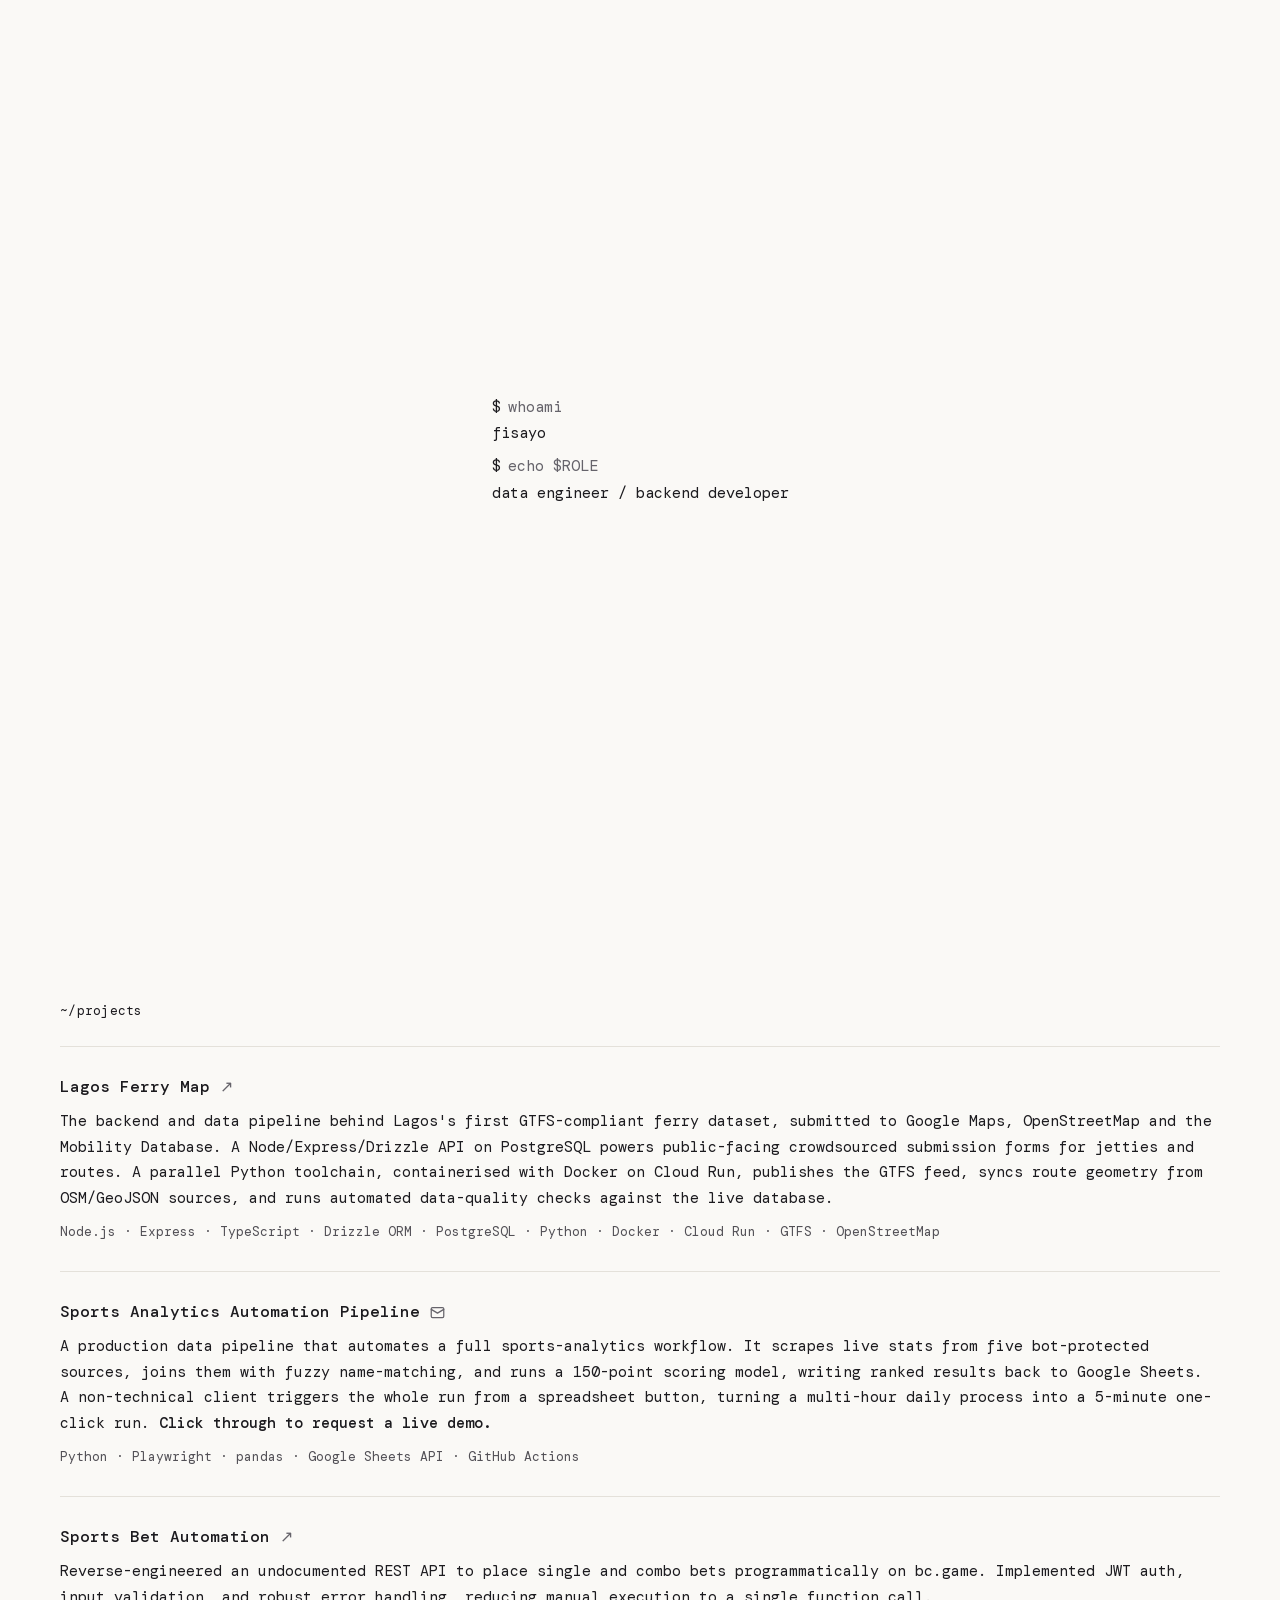
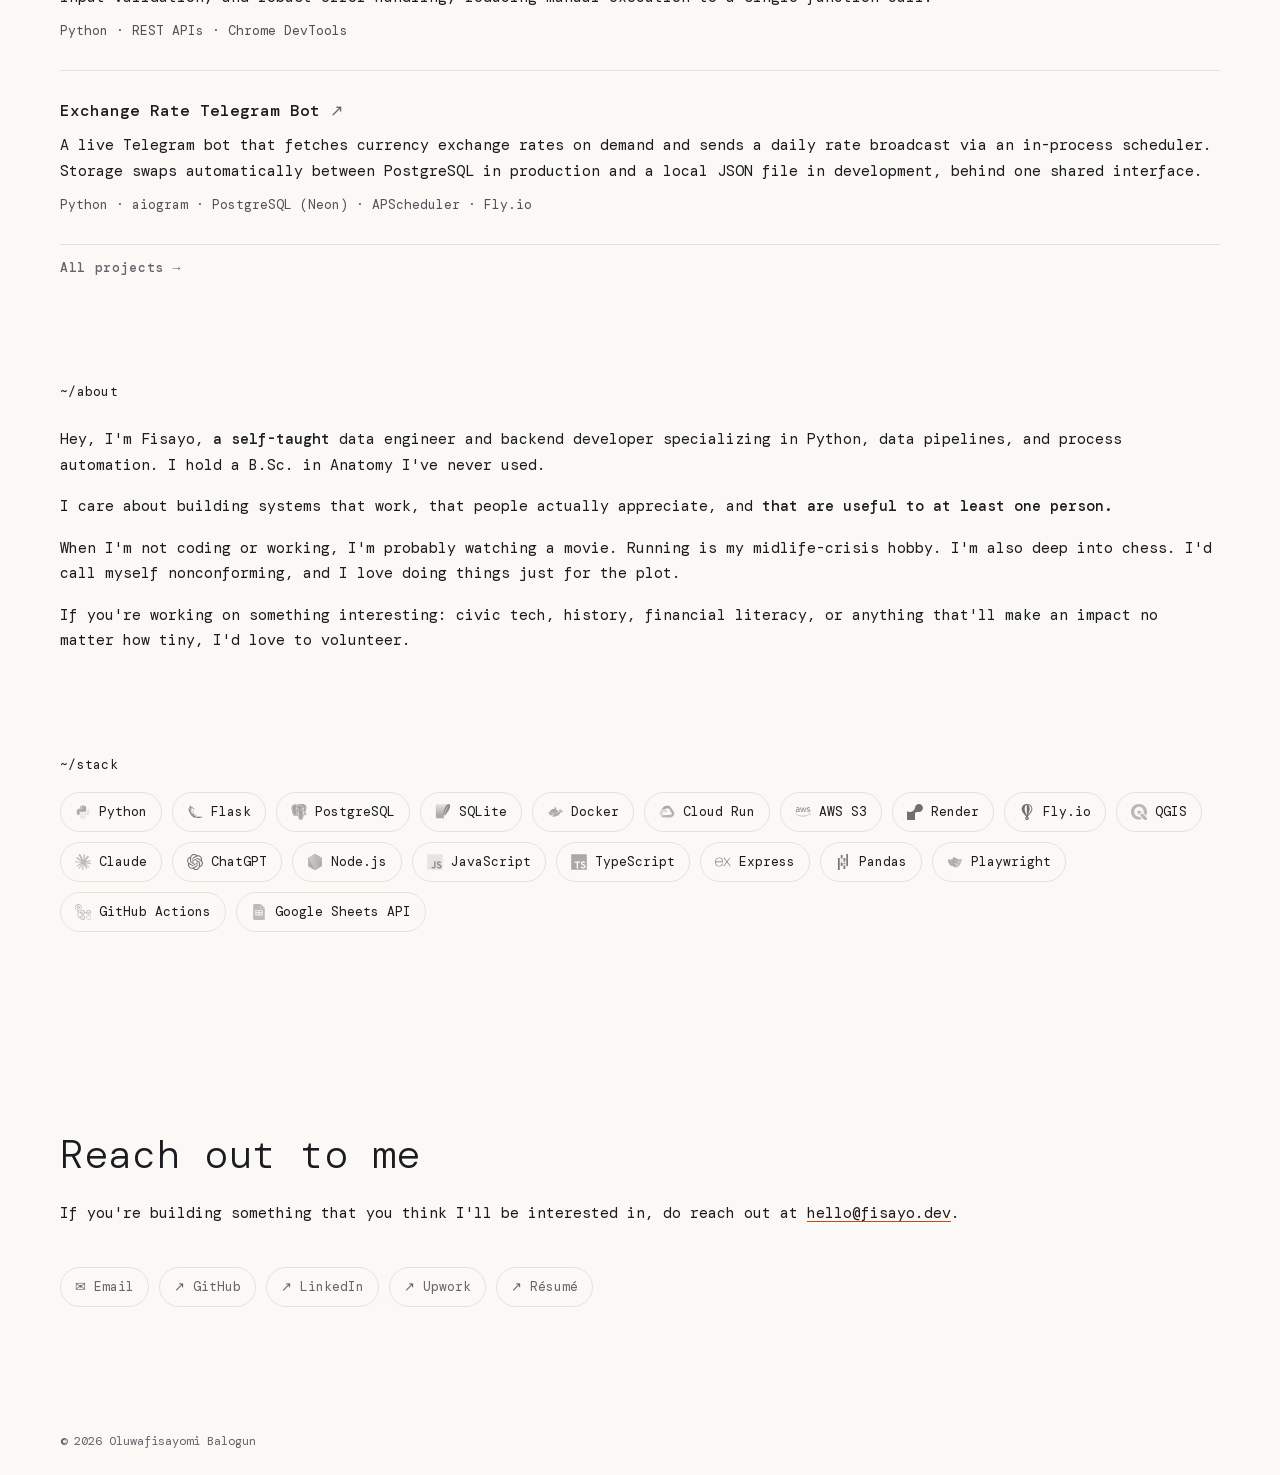
==== index.html @ 5045605b "Add data engineer to role across meta tags, preloader and about Co-Authored-By: Claude Opus 5.5 <nor" ====
<!doctype html>
<html lang="en">
  <head>
    <meta charset="UTF-8" />
    <meta name="viewport" content="width=device-width, initial-scale=1.0" />
    <title>Oluwafisayomi Balogun · Data Engineer & Backend Developer</title>
    <meta
      name="description"
      content="Oluwafisayomi Balogun, self-taught data engineer and backend developer based in Nigeria. Python, data pipelines, APIs."
    />
    <meta property="og:type" content="website" />
    <meta property="og:site_name" content="Oluwafisayomi Balogun" />
    <meta property="og:title" content="Oluwafisayomi Balogun · Data Engineer & Backend Developer" />
    <meta
      property="og:description"
      content="Self-taught data engineer and backend developer based in Nigeria. Python, data pipelines, APIs."
    />
    <meta property="og:url" content="https://fisayo.dev/" />
    <meta property="og:image" content="https://fisayo.dev/og-image.png" />
    <meta property="og:image:width" content="1200" />
    <meta property="og:image:height" content="630" />
    <meta
      property="og:image:alt"
      content="Oluwafisayomi Balogun's portfolio homepage: Backend dev."
    />
    <meta name="twitter:card" content="summary_large_image" />
    <meta name="twitter:image" content="https://fisayo.dev/og-image.png" />
    <meta name="twitter:title" content="Oluwafisayomi Balogun · Data Engineer & Backend Developer" />
    <meta
      name="twitter:description"
      content="Self-taught data engineer and backend developer based in Nigeria. Python, data pipelines, APIs."
    />
    <link rel="icon" type="image/x-icon" href="favicon.ico" />
    <!-- =============================================
      FONT
      DM Mono → the one typeface used across the whole site.
      Self-hosted (fonts/, @font-face in styles.css) rather than
      loaded from Google Fonts: that stylesheet blocked first paint
      on two extra connections, which on mobile data meant seconds
      of the previous page staying on screen after a tap.
      Preloading the regular weight lets it arrive with the CSS.
    ============================================= -->
    <link rel="preload" href="/fonts/dm-mono-400.woff2" as="font" type="font/woff2" crossorigin />

    <!-- All styles live in css/styles.css -->
    <link rel="stylesheet" href="css/styles.css" />

    <!-- Fetch /projects/ in the background so tapping through is instant -->
    <link rel="prefetch" href="/projects/" />

    <!-- Set the theme before first paint, so there's no flash of the
         wrong theme while js/main.js (loaded at end of body) runs. -->
    <script>
      (function () {
        document.documentElement.classList.add("js");
        var saved = localStorage.getItem("theme");
        var prefersDark = window.matchMedia(
          "(prefers-color-scheme: dark)",
        ).matches;
        document.documentElement.dataset.theme =
          saved || (prefersDark ? "dark" : "light");
      })();
    </script>
  </head>

  <body>
    <!-- =============================================
      PRELOADER
      Full-screen overlay shown on every load/refresh. Faded out
      and removed by js/main.js once the page has finished loading.
    ============================================= -->
    <div class="preloader" id="preloader">
      <div class="preloader-terminal">
        <div class="preloader-prompt">
          <span class="preloader-prompt-symbol">$</span
          ><span class="preloader-command">whoami</span>
        </div>
        <div class="preloader-output preloader-output-name">fisayo</div>
        <div class="preloader-prompt preloader-prompt-2">
          <span class="preloader-prompt-symbol">$</span
          ><span class="preloader-command preloader-command-2">echo $ROLE</span>
        </div>
        <div class="preloader-output preloader-output-title">
          data engineer / backend developer
        </div>
      </div>
    </div>

    <!-- =============================================
      NAVIGATION
      Fixed top bar. Logo left, links right.
      - Desktop: links visible, hamburger hidden
      - Mobile: links hidden, hamburger shown
      JS adds .scrolled on scroll → frosted glass
      JS adds .nav-open on hamburger click → mobile menu
    ============================================= -->
    <nav id="nav">
      <a class="nav-logo" href="/">~/fisayo</a>

      <!-- Desktop nav links (hidden on mobile via CSS) -->
      <div class="nav-links">
        <a href="/projects/">/Projects</a>
        <a href="#about">/About</a>
        <a href="#contact">/Contact</a>
        <a
          href="https://docs.google.com/document/d/1QqSWtludBeXAiuuygdmcABMainnRWDTpi7isFsTmQqs/view"
          target="_blank" rel="noopener"
          >/Résumé</a
        >
        <button class="theme-toggle" aria-label="Toggle theme" type="button">
          <svg
            class="icon-sun"
            viewBox="0 0 24 24"
            fill="none"
            stroke="currentColor"
            stroke-width="2"
            stroke-linecap="round"
          >
            <circle cx="12" cy="12" r="4" />
            <path
              d="M12 2v2M12 20v2M4.93 4.93l1.41 1.41M17.66 17.66l1.41 1.41M2 12h2M20 12h2M4.93 19.07l1.41-1.41M17.66 6.34l1.41-1.41"
            />
          </svg>
          <svg
            class="icon-moon"
            viewBox="0 0 24 24"
            fill="none"
            stroke="currentColor"
            stroke-width="2"
            stroke-linecap="round"
            stroke-linejoin="round"
          >
            <path d="M21 12.79A9 9 0 1 1 11.21 3 7 7 0 0 0 21 12.79z" />
          </svg>
          <span class="theme-toggle-label">Theme</span>
        </button>
      </div>

      <!-- Hamburger button (only visible on mobile via CSS) -->
      <button class="hamburger" id="hamburger" aria-label="Toggle menu" aria-expanded="false" aria-controls="mobileMenu">
        <span></span>
        <span></span>
        <span></span>
      </button>
    </nav>

    <!-- Mobile menu panel — toggled by hamburger button via JS -->
    <div class="mobile-menu" id="mobileMenu">
      <a href="/projects/">/Projects</a>
      <a href="#about">/About</a>
      <a href="#contact">/Contact</a>
      <a
        href="https://docs.google.com/document/d/1QqSWtludBeXAiuuygdmcABMainnRWDTpi7isFsTmQqs/view"
        target="_blank" rel="noopener"
        >/Résumé</a
      >
      <button class="theme-toggle" aria-label="Toggle theme" type="button">
        <svg
          class="icon-sun"
          viewBox="0 0 24 24"
          fill="none"
          stroke="currentColor"
          stroke-width="2"
          stroke-linecap="round"
        >
          <circle cx="12" cy="12" r="4" />
          <path
            d="M12 2v2M12 20v2M4.93 4.93l1.41 1.41M17.66 17.66l1.41 1.41M2 12h2M20 12h2M4.93 19.07l1.41-1.41M17.66 6.34l1.41-1.41"
          />
        </svg>
        <svg
          class="icon-moon"
          viewBox="0 0 24 24"
          fill="none"
          stroke="currentColor"
          stroke-width="2"
          stroke-linecap="round"
          stroke-linejoin="round"
        >
          <path d="M21 12.79A9 9 0 1 1 11.21 3 7 7 0 0 0 21 12.79z" />
        </svg>
        <span class="theme-toggle-label">Theme</span>
      </button>
    </div>

    <!-- =============================================
      HERO SECTION
      First thing visitors see. Full viewport height.
    ============================================= -->
    <section class="hero">
      <!-- Main headline -->
      <h1>Backend dev.</h1>

      <!-- Sub-paragraph. <strong> inside = emphasised words. -->
      <p class="hero-sub">
        I'm <strong>Fisayo</strong>, a self-taught <strong>data engineer and Python backend developer</strong>
        with <strong>3+ years</strong> of experience building production data
        pipelines and the APIs around them. Based in
        <strong>Nigeria (<span id="lagos-time" hidden
          >currently <time class="lagos-clock"></time> </span
        >WAT)</strong>, open to remote work.
      </p>

      <div class="hero-cta">
        <a href="/projects/" class="btn btn-ghost">See my projects</a>
        <a href="#contact" class="btn btn-ghost">Contact me</a>
      </div>

      <!-- Scroll cue: bouncing chevron, hidden on mobile -->
      <div class="scroll-cue" aria-hidden="true">
        <svg width="26" height="15" viewBox="0 0 26 15" fill="none">
          <path
            d="M1 1L13 13L25 1"
            stroke="currentColor"
            stroke-width="2.5"
            stroke-linecap="round"
            stroke-linejoin="round"
          />
        </svg>
      </div>
    </section>

    <!-- =============================================
      PROJECTS SECTION (homepage teaser)
      Row-list of the top 4 most complex/useful projects.
      Full catalog of all 8 lives on projects/index.html.
      Each row is an <a> tag — whole row is clickable.
      TO ADD A PROJECT: duplicate a .project-row block, and also
      add it to projects/index.html so it appears in the full catalog.
    ============================================= -->
    <section id="projects">
      <div class="section-label reveal">~/projects</div>

      <div class="project-list">
        <a
          href="https://lagosferries.com/map"
          target="_blank"
          class="project-row reveal"
        >
          <div class="project-row-main">
            <div class="project-row-title">
              Lagos Ferry Map
            </div>
            <div class="project-row-desc">
              <span class="desc-full">The backend and data pipeline behind
              Lagos's first GTFS-compliant ferry dataset, submitted to Google
              Maps, OpenStreetMap and the Mobility Database. A
              Node/Express/Drizzle API on PostgreSQL powers public-facing
              crowdsourced submission forms for jetties and routes. A parallel
              Python toolchain, containerised with Docker on Cloud Run,
              publishes the GTFS feed, syncs route geometry from OSM/GeoJSON
              sources, and runs automated data-quality checks against the live
              database.</span>
              <span class="desc-short">Backend and data pipeline behind
              Lagos's first GTFS ferry dataset, now on Google Maps,
              OpenStreetMap and the Mobility Database. A Node/Postgres API
              collects crowdsourced jetty and route data, and a Python
              toolchain on Cloud Run publishes the feed and runs automated
              quality checks.</span>
            </div>
            <div class="project-row-stack">
              <span class="desc-full">Node.js · Express · TypeScript · Drizzle ORM · PostgreSQL · Python · Docker · Cloud Run · GTFS · OpenStreetMap</span>
              <span class="desc-short">Node.js · PostgreSQL · Python · Docker · GTFS</span>
            </div>
          </div>
        </a>

        <a
          href="mailto:hello@fisayo.dev?subject=Demo%20request%3A%20Sports%20analytics%20pipeline"
          class="project-row project-row--mail reveal"
        >
          <div class="project-row-main">
            <div class="project-row-title">
              Sports Analytics Automation Pipeline
            </div>
            <div class="project-row-desc">
              <span class="desc-full">A production data pipeline that automates a full
              sports-analytics workflow. It scrapes live stats from five
              bot-protected sources, joins them with fuzzy name-matching, and
              runs a 150-point scoring model, writing ranked results back to
              Google Sheets. A non-technical client triggers the whole run from
              a spreadsheet button, turning a multi-hour daily process into a
              5-minute one-click run.</span>
              <span class="desc-short">A production pipeline that scrapes five
              bot-protected sources, matches them up and scores them with a
              150-point model, then writes the rankings to Google Sheets. A
              multi-hour daily process is now a one-click, 5-minute run.</span>
              <strong>Click through to request a live demo.</strong>
            </div>
            <div class="project-row-stack">
              Python · Playwright · pandas · Google Sheets API · GitHub Actions
            </div>
          </div>
        </a>

        <a
          href="https://github.com/oluwafisayomi-balogun/bet-placer-bc-fun"
          target="_blank"
          class="project-row reveal"
        >
          <div class="project-row-main">
            <div class="project-row-title">Sports Bet Automation</div>
            <div class="project-row-desc">
              Reverse-engineered an undocumented REST API to place single and
              combo bets programmatically on bc.game.
              <span class="desc-full">Implemented JWT auth, input validation,
              and robust error handling, reducing manual execution to a single
              function call.</span>
            </div>
            <div class="project-row-stack">
              Python · REST APIs · Chrome DevTools
            </div>
          </div>
        </a>

        <a
          href="https://t.me/RateFetchBot"
          target="_blank"
          class="project-row reveal"
        >
          <div class="project-row-main">
            <div class="project-row-title">Exchange Rate Telegram Bot</div>
            <div class="project-row-desc">
              A live Telegram bot that fetches currency exchange rates on demand
              and sends a daily rate broadcast via an in-process scheduler.
              <span class="desc-full">Storage swaps automatically between
              PostgreSQL in production and a local JSON file in development,
              behind one shared interface.</span>
            </div>
            <div class="project-row-stack">
              Python · aiogram · PostgreSQL (Neon) · APScheduler · Fly.io
            </div>
          </div>
        </a>

      </div>

      <a href="/projects/" class="projects-more">All projects →</a>
    </section>

    <!-- =============================================
      ABOUT SECTION
      Two-column grid: bio text (left) | tech stack (right).
      Collapses to one column on mobile.

      TO ADD A SKILL: duplicate a .stack-item block.
    ============================================= -->
    <section id="about">
      <div class="section-label reveal">~/about</div>

      <!-- Bio text -->
      <div class="about-text reveal">
        <p>
          Hey, I'm Fisayo, <strong>a self-taught</strong> data engineer and backend developer
          specializing in Python, data pipelines, and process automation. I
          hold a B.Sc. in Anatomy I've never used.
        </p>
        <p>
          I care about building systems that
          work, that people actually appreciate, and <strong
            > that are useful to at least one person.</strong
          >
        </p>
        <p>
          When I'm not coding or working, I'm probably watching a movie.
          Running is my midlife-crisis hobby. I'm also deep into chess<span
            id="chess-live"
            >, and my current rating, pulled live from the chess.com API, is
            <a
              id="chess-elo"
              class="chess-elo"
              href="https://www.chess.com/member/fisayo1123"
              target="_blank"
              rel="noopener noreferrer"
              >…</a
            ></span
          >. I'd call myself nonconforming, and I love doing things just for
          the plot.
        </p>
        <p>
          If you're working on something interesting: civic tech, history,
          financial literacy, or anything that'll make an impact no matter how
          tiny, I'd love to volunteer.
        </p>
      </div>

      <!-- Tech stack subgroup: its own label, full-width wrapped tags.
           Icon greys out until hovered, no dots/colour-coding —
           one accent for everything. -->
      <div class="stack-subsection reveal">
        <div class="section-label stack-subsection-label">~/stack</div>
        <div class="tool-list">
          <span class="tool-tag"
            ><img
              width="16" height="16" class="tool-icon"
              src="icons/python-original.svg"
              alt=""
            />Python</span
          >
          <span class="tool-tag"
            ><img
              width="16" height="16" class="tool-icon icon-dark"
              src="icons/flask-original.svg"
              alt=""
            />Flask</span
          >
          <span class="tool-tag"
            ><img
              width="16" height="16" class="tool-icon"
              src="icons/postgresql-original.svg"
              alt=""
            />PostgreSQL</span
          >
          <span class="tool-tag"
            ><img
              width="16" height="16" class="tool-icon"
              src="icons/sqlite-original.svg"
              alt=""
            />SQLite</span
          >
          <span class="tool-tag"
            ><img
              width="16" height="16" class="tool-icon"
              src="icons/docker-original.svg"
              alt=""
            />Docker</span
          >
          <span class="tool-tag"
            ><img
              width="16" height="16" class="tool-icon"
              src="icons/googlecloud-original.svg"
              alt=""
            />Cloud Run</span
          >
          <span class="tool-tag"
            ><img
              width="16" height="16" class="tool-icon icon-dark"
              src="icons/amazonwebservices-original-wordmark.svg"
              alt=""
            />AWS S3</span
          >
          <span class="tool-tag"
            ><img
              width="16" height="16" class="tool-icon icon-mono"
              src="icons/render.svg"
              alt=""
            />Render</span
          >
          <span class="tool-tag"
            ><img
              width="16" height="16" class="tool-icon icon-mono"
              src="icons/flydotio.svg"
              alt=""
            />Fly.io</span
          >
          <span class="tool-tag"
            ><img
              width="16" height="16" class="tool-icon"
              src="icons/qgis.svg"
              alt=""
            />QGIS</span
          >
          <span class="tool-tag"
            ><img
              width="16" height="16" class="tool-icon"
              src="icons/claude.svg"
              alt=""
            />Claude</span
          >
          <span class="tool-tag"
            ><img
              width="16" height="16" class="tool-icon icon-dark"
              src="icons/openai.svg"
              alt=""
            />ChatGPT</span
          >
          <span class="tool-tag"
            ><img
              width="16" height="16" class="tool-icon"
              src="icons/nodejs-original.svg"
              alt=""
            />Node.js</span
          >
          <span class="tool-tag"
            ><img
              width="16" height="16" class="tool-icon"
              src="icons/javascript-original.svg"
              alt=""
            />JavaScript</span
          >
          <span class="tool-tag"
            ><img
              width="16" height="16" class="tool-icon"
              src="icons/typescript-original.svg"
              alt=""
            />TypeScript</span
          >
          <span class="tool-tag"
            ><img
              width="16" height="16" class="tool-icon icon-dark"
              src="icons/express-original.svg"
              alt=""
            />Express</span
          >
          <span class="tool-tag"
            ><img
              width="16" height="16" class="tool-icon icon-dark"
              src="icons/pandas-original.svg"
              alt=""
            />Pandas</span
          >
          <span class="tool-tag"
            ><img
              width="16" height="16" class="tool-icon"
              src="icons/playwright-original.svg"
              alt=""
            />Playwright</span
          >
          <span class="tool-tag"
            ><img
              width="16" height="16" class="tool-icon"
              src="icons/githubactions-original.svg"
              alt=""
            />GitHub Actions</span
          >
          <span class="tool-tag"
            ><img
              width="16" height="16" class="tool-icon"
              src="icons/googlesheets.svg"
              alt=""
            />Google Sheets API</span
          >
        </div>
      </div>

      <!-- GitHub contribution graph — cells are built by js/main.js
           from live data. The whole block is removed if the fetch fails. -->
      <div class="github-subsection reveal" id="github-graph">
        <div class="section-label stack-subsection-label">~/github</div>
        <div class="gh-scroll">
          <div class="gh-graph">
            <div class="gh-months" aria-hidden="true"></div>
            <div class="gh-cells" role="img" aria-label="GitHub contributions over the last year"></div>
          </div>
        </div>
        <div class="gh-footer">
          <a
            class="gh-total"
            href="https://github.com/oluwafisayomi-balogun"
            target="_blank"
            rel="noopener noreferrer"
            >…</a
          >
          <div class="gh-legend" aria-hidden="true">
            Less
            <span class="gh-cell" data-level="0"></span>
            <span class="gh-cell" data-level="1"></span>
            <span class="gh-cell" data-level="2"></span>
            <span class="gh-cell" data-level="3"></span>
            <span class="gh-cell" data-level="4"></span>
            More
          </div>
        </div>
      </div>
    </section>

    <!-- =============================================
      CONTACT SECTION
      Edit: heading, description, and link hrefs/labels.
    ============================================= -->
    <section id="contact">
      <div class="reveal">
        <div class="contact-heading">Reach out to me</div>
        <p class="contact-desc">
          If you're building something that you think I'll be interested in, do
          reach out at <a href="mailto:hello@fisayo.dev" class="contact-email">hello@fisayo.dev</a>.
        </p>
        <div class="contact-links">
          <a href="mailto:hello@fisayo.dev" class="contact-link"
            >✉ Email</a
          >
          <a
            href="https://github.com/oluwafisayomi-balogun"
            target="_blank"
            class="contact-link"
            >↗ GitHub</a
          >
          <a
            href="https://www.linkedin.com/in/oluwafisayomi-balogun/"
            target="_blank"
            class="contact-link"
            >↗ LinkedIn</a
          >
          <a
            href="https://www.upwork.com/freelancers/oluwafisayomib"
            target="_blank"
            class="contact-link"
            >↗ Upwork</a
          >
          <a
            href="https://docs.google.com/document/d/1QqSWtludBeXAiuuygdmcABMainnRWDTpi7isFsTmQqs/view"
            target="_blank" rel="noopener"
            class="contact-link"
            >↗ Résumé</a
          >
        </div>
      </div>
    </section>

    <!-- =============================================
      FOOTER
      Edit: name, year, tagline.
    ============================================= -->
    <footer>
      <span>© <span class="footer-year">2026</span> Oluwafisayomi Balogun</span>
    </footer>

    <!-- Script at end of <body> so all HTML elements
         exist before JS tries to query them. -->
    <script src="js/main.js"></script>
  </body>
</html>
---- css/styles.css ----
/* ================================================================
   FISAYO BALOGUN — PORTFOLIO STYLES
   File: css/styles.css

   TABLE OF CONTENTS
   -----------------
   1.  CSS Variables  (colour palette — edit here)
   2.  Reset & Base
   3.  Background texture
   4.  Navigation (desktop)
   5.  Navigation (mobile — hamburger menu)
   6.  Hero section
   7.  Section shared styles
   8.  About section
   9.  Projects section
   10. Contact section
   11. Footer
   12. Scroll reveal animation
   13. Responsive / mobile  (max-width: 768px)
================================================================ */

/* DM Mono, self-hosted from fonts/ (latin subset, as served by
   Google Fonts). Preloaded in each page's <head>. */
@font-face {
  font-family: "DM Mono";
  font-style: normal;
  font-weight: 300;
  font-display: swap;
  src: url("/fonts/dm-mono-300.woff2") format("woff2");
}
@font-face {
  font-family: "DM Mono";
  font-style: normal;
  font-weight: 400;
  font-display: swap;
  src: url("/fonts/dm-mono-400.woff2") format("woff2");
}
@font-face {
  font-family: "DM Mono";
  font-style: normal;
  font-weight: 500;
  font-display: swap;
  src: url("/fonts/dm-mono-500.woff2") format("woff2");
}
@font-face {
  font-family: "DM Mono";
  font-style: italic;
  font-weight: 400;
  font-display: swap;
  src: url("/fonts/dm-mono-400-italic.woff2") format("woff2");
}

/* ================================================================
   1. CSS VARIABLES — COLOUR PALETTE
   Edit values here and the whole site updates automatically.
================================================================ */
:root {
  /* Brand Accent — monochrome: the accent is the ink colour itself */
  --accent: #1c1b1f; /* Ink: links, active states */
  --accent-strong: #000000; /* Pure black: emphasis            */

  /* Highlight — burnt orange, ONLY for hovers and underlines */
  --highlight: #bf4e0a;
  --highlight-glow: rgba(191, 78, 10, 0.08);

  /* Light Base — warm paper */
  --bg: #faf9f6; /* Page background                                 */
  --text: #1c1b1f; /* Primary readable text                           */
  --muted: #66646b; /* Secondary / greyed-out text                     */
  --border: #e4e1da; /* Borders and dividers                            */

  /* Typography — one typeface everywhere */
  --font-display:
    "DM Mono", monospace; /* Headlines                            */
  --font-mono: "DM Mono", monospace; /* Everything else                      */
}

/* Dark theme — activated via [data-theme="dark"] on <html>, set by js/main.js.
   Same variable names, dark values. Everything downstream just works. */
:root[data-theme="dark"] {
  --accent: #f2f1ed;
  --accent-strong: #ffffff;

  --highlight: #e8743b;
  --highlight-glow: rgba(232, 116, 59, 0.12);

  --bg: #0a0a0a;
  --text: #f2f1ed;
  --muted: #9a98a0;
  --border: #2a2a2a;
}

/* Dark theme: body copy sits a step below full brightness so the medium-
   weight <strong> words (which stay at --text) actually stand out. On dark
   backgrounds a weight bump alone is too subtle. */
:root[data-theme="dark"] .hero-sub,
:root[data-theme="dark"] .about-text,
:root[data-theme="dark"] .project-row-desc,
:root[data-theme="dark"] .contact-desc,
:root[data-theme="dark"] .page-sub {
  color: color-mix(in srgb, var(--text) 72%, transparent);
}
:root[data-theme="dark"] .hero-sub strong,
:root[data-theme="dark"] .about-text strong,
:root[data-theme="dark"] .project-row-desc strong {
  color: var(--text);
}

/* Keyboard focus — visible on every interactive element. :focus-visible
   means mouse clicks don't trigger it. */
:focus-visible {
  outline: 2px solid var(--highlight);
  outline-offset: 3px;
  border-radius: 2px;
}

/* Theme toggle transition — the new theme reveals outward as a circle
   centered on the toggle button, like a light switching on/off at that
   exact spot. The clip-path circle is animated directly in js/main.js
   (WAAPI on the ::view-transition-new pseudo-element) with pixel coords
   from the button, so we disable the default cross-fade here. Browsers
   without View Transitions just swap instantly (see the JS fallback). */
::view-transition-old(root),
::view-transition-new(root) {
  animation: none;
  mix-blend-mode: normal;
}

/* Chrome also animates ::view-transition-group(root) itself (a resize/scale
   transform centered at 50% 50%) whenever the old/new snapshot dimensions
   differ, which visually overrides the clip-path origin above and makes the
   reveal appear to start from the center. Disable it so only the clip-path
   animation drives the visual. */
::view-transition-group(root) {
  animation: none;
}

/* ================================================================
   1b. PRELOADER
   Full-screen overlay shown on every load/refresh, before the page
   itself is revealed. Faded and removed by js/main.js once the page
   has finished loading (with a minimum display time so it doesn't
   just flash on fast connections).
================================================================ */
.preloader {
  position: fixed;
  inset: 0;
  z-index: 9999;
  display: flex;
  align-items: center;
  justify-content: center;
  background: var(--bg);
  opacity: 1;
  visibility: visible;
  transition:
    opacity 0.5s ease,
    visibility 0.5s ease;
}

/* No box, no border — just the monospace text sitting directly on
   the page background. Two real command/output pairs (whoami →
   fisayo, then a second command → the job title), since a single
   "whoami" wouldn't realistically print a job title. */
.preloader-terminal {
  display: flex;
  flex-direction: column;
  gap: 0.25rem;
  font-family: var(--font-mono);
  font-size: 0.95rem;
  line-height: 1.5;
}

.preloader-prompt {
  color: var(--muted);
  display: flex;
  align-items: center;
}

.preloader-prompt.preloader-prompt-2 {
  margin-top: 0.35rem;
  opacity: 0;
  animation: preloader-appear 0.01s linear 1.3s forwards;
}

.preloader-prompt-symbol {
  color: var(--accent);
  margin-right: 0.5em;
}

.preloader-command {
  display: inline-block;
  overflow: hidden;
  white-space: nowrap;
  width: 0;
  animation: preloader-type-1 0.5s steps(6, end) 0.2s forwards;
}

.preloader-command-2 {
  animation: preloader-type-2 0.45s steps(10, end) 1.3s forwards;
}

.preloader-output {
  opacity: 0;
  transform: translateY(2px);
}

.preloader-output-name {
  color: var(--text);
  animation: preloader-fade-in 0.3s ease 0.8s forwards;
}

.preloader-output-title {
  color: var(--text);
  animation: preloader-fade-in 0.3s ease 1.85s forwards;
}

@keyframes preloader-type-1 {
  to {
    width: 7ch;
  }
}

@keyframes preloader-type-2 {
  to {
    width: 11ch;
  }
}

@keyframes preloader-fade-in {
  to {
    opacity: 1;
    transform: translateY(0);
  }
}

@keyframes preloader-appear {
  to {
    opacity: 1;
  }
}

.preloader.is-hidden {
  opacity: 0;
  visibility: hidden;
  pointer-events: none;
}

@media (prefers-reduced-motion: reduce) {
  .preloader-command {
    animation: none;
    width: 7ch;
  }

  .preloader-command-2 {
    animation: none;
    width: 11ch;
  }

  .preloader-output,
  .preloader-prompt-2 {
    animation: none;
    opacity: 1;
    transform: none;
  }
}

/* ================================================================
   2. RESET & BASE
   Removes default browser spacing. Sets global font and colours.
================================================================ */
*,
*::before,
*::after {
  box-sizing: border-box;
  margin: 0;
  padding: 0;
}

html {
  scroll-behavior: smooth; /* Smooth jump when clicking nav links */
}

body {
  background: var(--bg);
  color: var(--text);
  font-family: var(--font-mono);
  font-size: 15px;
  line-height: 1.7;
  overflow-x: hidden; /* Prevent horizontal scroll from animations */
}

/* ================================================================
   3. BACKGROUND TEXTURE

   body::after — faint chessboard, fading toward the edges.
   pointer-events: none so it never blocks clicks.
================================================================ */
body::after {
  content: "";
  position: fixed;
  inset: 0;
  margin: auto;
  width: 100vmin;
  height: 100vmin;
  background-image: conic-gradient(
    color-mix(in srgb, var(--accent) 5%, transparent) 25%,
    transparent 0 50%,
    color-mix(in srgb, var(--accent) 5%, transparent) 0 75%,
    transparent 0
  );
  background-size: 25% 25%;
  -webkit-mask-image: radial-gradient(circle at center, #000 45%, transparent 100%);
  mask-image: radial-gradient(circle at center, #000 45%, transparent 100%);
  pointer-events: none;
  z-index: 0;
}

/* ================================================================
   4. NAVIGATION — DESKTOP
   Fixed at top. Transparent by default.
   JS adds .scrolled when window.scrollY > 20 → frosted glass.
================================================================ */
nav {
  position: fixed;
  top: 0;
  left: 0;
  right: 0;
  z-index: 500;
  display: flex;
  align-items: center;
  justify-content: space-between;
  padding: 20px 60px;
  border-bottom: 1px solid transparent;
  transition:
    border-color 0.3s,
    background 0.3s;
}

nav.scrolled {
  border-color: var(--border);
  background: color-mix(in srgb, var(--bg) 85%, transparent);
  backdrop-filter: blur(20px);
}

.nav-logo {
  font-family: var(--font-mono);
  font-size: 13px;
  color: var(--accent);
  letter-spacing: 0.08em;
  text-decoration: none;
}

.nav-links {
  display: flex;
  gap: 32px;
}

.nav-links a {
  color: var(--muted);
  text-decoration: none;
  font-size: 12px;
  letter-spacing: 0.1em;
  text-transform: lowercase;
  transition: color 0.2s;
  position: relative;
}

/* Underline that slides in from left on hover */
.nav-links a::after {
  content: "";
  position: absolute;
  bottom: -2px;
  left: 0;
  width: 0;
  height: 1px;
  background: var(--highlight);
  transition: width 0.25s ease;
}

.nav-links a:hover {
  color: var(--text);
}
.nav-links a:hover::after,
.nav-links a[aria-current="page"]::after {
  width: 100%;
}
.nav-links a[aria-current="page"] {
  color: var(--text);
}

/* Theme toggle — sun/moon icon button, sits at the end of the nav links */
.theme-toggle {
  display: flex;
  align-items: center;
  justify-content: center;
  width: 20px;
  height: 20px;
  background: none;
  border: none;
  padding: 0;
  color: var(--muted);
  cursor: pointer;
  transition: color 0.2s;
}
.theme-toggle:hover {
  color: var(--text);
}
.theme-toggle svg {
  width: 16px;
  height: 16px;
}
.theme-toggle .icon-moon {
  display: none;
}
:root[data-theme="dark"] .theme-toggle .icon-sun {
  display: none;
}
:root[data-theme="dark"] .theme-toggle .icon-moon {
  display: block;
}
.theme-toggle-label {
  display: none;
} /* shown only inside the mobile menu */

/* ================================================================
   5. NAVIGATION — MOBILE HAMBURGER MENU
   Hamburger button: three horizontal bars that animate into an X.
   .nav-open (added by JS) slides the mobile menu down.
================================================================ */

/* Hidden on desktop, shown on mobile via media query */
.hamburger {
  display: none;
  flex-direction: column;
  justify-content: center;
  gap: 5px;
  background: none;
  border: none;
  cursor: pointer;
  padding: 4px;
  z-index: 600;
}

/* Each bar of the hamburger */
.hamburger span {
  display: block;
  width: 22px;
  height: 2px;
  background: var(--accent);
  border-radius: 2px;
  transition:
    transform 0.3s ease,
    opacity 0.3s ease;
  transform-origin: center;
}

/* Animate bars into an X when .open is added by JS */
.hamburger.open span:nth-child(1) {
  transform: translateY(7px) rotate(45deg);
}
.hamburger.open span:nth-child(2) {
  opacity: 0;
}
.hamburger.open span:nth-child(3) {
  transform: translateY(-7px) rotate(-45deg);
}

/* Mobile dropdown menu panel */
.mobile-menu {
  display: none; /* shown in media query */
  position: fixed;
  top: 0;
  left: 0;
  right: 0;
  background: color-mix(in srgb, var(--bg) 97%, transparent);
  backdrop-filter: blur(20px);
  border-bottom: 1px solid var(--border);
  padding: 64px 24px 24px;
  z-index: 400;
  flex-direction: column;
  gap: 8px;

  /* Slide down animation */
  transform: translateY(-100%);
  visibility: hidden; /* closed links must not be reachable by Tab */
  transition:
    transform 0.35s cubic-bezier(0.16, 1, 0.3, 1),
    visibility 0s linear 0.35s; /* hide only after the slide-up finishes */
}

.mobile-menu.open {
  transform: translateY(0);
  visibility: visible;
  transition:
    transform 0.35s cubic-bezier(0.16, 1, 0.3, 1),
    visibility 0s;
}

.mobile-menu a {
  display: block;
  font-size: 13px;
  letter-spacing: 0.15em;
  text-transform: lowercase;
  font-family: var(--font-mono);
  color: var(--muted);
  text-decoration: none;
  padding: 12px 0;
  border-bottom: 1px solid var(--border);
  transition:
    color 0.2s,
    padding-left 0.2s;
}

.mobile-menu a[aria-current="page"] {
  color: var(--text);
}

.mobile-menu a:hover {
  color: var(--highlight);
  padding-left: 8px;
}

/* Theme toggle row inside the mobile menu — same look as the links */
.mobile-menu .theme-toggle {
  width: auto;
  height: auto;
  justify-content: flex-start;
  gap: 10px;
  font-size: 13px;
  letter-spacing: 0.15em;
  text-transform: lowercase;
  font-family: var(--font-mono);
  color: var(--muted);
  padding: 12px 0;
  border-bottom: 1px solid var(--border);
  transition:
    color 0.2s,
    padding-left 0.2s;
}
.mobile-menu .theme-toggle:hover {
  color: var(--highlight);
  padding-left: 8px;
}
.mobile-menu .theme-toggle svg {
  width: 14px;
  height: 14px;
}
.mobile-menu .theme-toggle-label {
  display: inline;
}

/* ================================================================
   6. HERO SECTION
   Full viewport height. Content vertically centred.
   Elements fade up on load via CSS keyframe animations.
================================================================ */
.hero {
  position: relative;
  z-index: 1;
  min-height: 100vh;
  min-height: 100svh; /* excludes mobile browser bars; ignored where unsupported */
  display: flex;
  flex-direction: column;
  justify-content: center;
  padding: 0 60px;
}

/* Main headline */
.hero h1 {
  font-family: var(--font-display);
  font-size: clamp(36px, 5.5vw, 72px);
  font-weight: 300;
  line-height: 1;
  letter-spacing: -0.02em;
  margin-bottom: 28px;
  opacity: 0;
  animation: fadeUp 0.8s 0.35s forwards;
}

/* Sub-paragraph */
.hero-sub {
  font-size: 16px;
  color: var(--text);
  line-height: 1.9;
  margin-bottom: 48px;
  opacity: 0;
  animation: fadeUp 0.8s 0.5s forwards;
}

/* <strong> inside hero-sub = emphasised words (medium, the heaviest
   weight DM Mono ships) */
.hero-sub strong {
  color: var(--text);
  font-weight: 500;
}

/* Live Lagos clock in the hero sentence. Tabular digits stop the
   text shifting when the minute changes. */
.lagos-clock {
  font-variant-numeric: tabular-nums;
}

/* Live chess.com rating link (About section) */
.chess-elo {
  color: var(--accent);
  font-weight: 500;
  text-decoration: underline;
  text-decoration-color: var(--highlight);
  text-underline-offset: 3px;
  transition: color 0.2s;
}
.chess-elo:hover {
  color: var(--highlight);
}

/* CTA button row */
.hero-cta {
  display: flex;
  gap: 16px;
  align-items: center;
  opacity: 0;
  animation: fadeUp 0.8s 0.65s forwards;
}

/* Shared button base — rounded pills */
.btn {
  font-family: var(--font-mono);
  font-size: 14px;
  padding: 13px 30px;
  text-decoration: none;
  border-radius: 999px;
  border: 1px solid transparent;
  transition:
    background 0.2s ease,
    color 0.2s ease,
    border-color 0.2s ease;
}

/* Outline pill — ink border + text, fills ink on hover */
.btn-ghost {
  border-color: var(--text);
  color: var(--text);
}
.btn-ghost:hover {
  background: var(--accent);
  border-color: var(--accent);
  color: var(--bg);
}

/* Scroll cue: bouncing chevron, centered on the viewport's vertical midline.
   Uses its own fade-in keyframes (not the shared fadeUp) because fadeUp only
   sets translateY, which would wipe out the translateX(-50%) centering. */
.scroll-cue {
  position: absolute;
  bottom: 40px;
  left: 50%;
  transform: translateX(-50%);
  color: var(--accent-strong);
  opacity: 0;
  animation: scrollCueFadeIn 0.8s 1s forwards;
}

@keyframes scrollCueFadeIn {
  from {
    opacity: 0;
    transform: translateX(-50%) translateY(20px);
  }
  to {
    opacity: 1;
    transform: translateX(-50%) translateY(0);
  }
}

.scroll-cue svg {
  animation: chevronBounce 1.6s ease-in-out infinite;
}

@keyframes chevronBounce {
  0%,
  100% {
    transform: translateY(0);
  }
  50% {
    transform: translateY(8px);
  }
}

/* Shared entrance animation */
@keyframes fadeUp {
  from {
    opacity: 0;
    transform: translateY(20px);
  }
  to {
    opacity: 1;
    transform: translateY(0);
  }
}

/* ================================================================
   7. SECTION SHARED STYLES
   All content sections share these base styles.
   Adjust padding to change vertical spacing between sections.
================================================================ */
section {
  position: relative;
  z-index: 1;
  padding: 100px 60px;
  width: 100%;
  max-width: 100%;
  /* Offsets the anchor jump so section tops aren't hidden under the fixed nav. */
  scroll-margin-top: 90px;
}

/* The projects→about gap (a sum of two sections' padding) is kept equal
   to the about→stack gap (a single margin-top of 100px), so all three
   "segments" — projects, about, stack — read as evenly spaced. */
#projects {
  padding-bottom: 50px;
}
#about {
  padding-top: 50px;
}

/* Section label: terminal-path style, matches the nav logo/links
   e.g. "~/projects", "~/about" instead of an all-caps heading. */
.section-label {
  font-family: var(--font-mono);
  font-size: 13px;
  letter-spacing: 0.02em;
  color: var(--accent);
  margin-bottom: 24px;
}

/* ================================================================
   8. ABOUT SECTION
   Bio text (capped at 1200px, same as the project rows),
   with the tech stack as its own labelled subsection below.
================================================================ */
.about-text {
  max-width: 1200px;
  font-size: 15px;
  line-height: 1.7;
  color: var(--text);
}
.about-text p + p {
  margin-top: 16px;
}
.about-text strong {
  color: var(--text);
  font-weight: 500;
}

/* "~/stack" subsection — its own small label, tags span the full
   section width instead of being squeezed into a sidebar column. */
.stack-subsection {
  margin-top: 100px;
}
.stack-subsection-label {
  margin-bottom: 16px;
}

/* Flat, ungrouped tool tags — dotless, one shared accent colour.
   Each tag is its own pill sized to its content, so it wraps freely
   instead of fighting a fixed-width row like the old icon rows did. */
.tool-list {
  display: flex;
  flex-wrap: wrap;
  gap: 10px;
  max-width: 1200px;
}

.tool-tag {
  display: inline-flex;
  align-items: center;
  gap: 8px;
  padding: 8px 14px;
  font-size: 13px;
  color: var(--text);
  border: 1px solid var(--border);
  border-radius: 999px;
  transition:
    border-color 0.2s,
    background 0.2s;
}
.tool-tag:hover {
  border-color: var(--highlight);
  background: var(--highlight-glow);
}

/* Icon greys out until the tag is hovered */
.tool-icon {
  width: 1rem;
  height: 1rem;
  object-fit: contain;
  filter: grayscale(1);
  opacity: 0.55;
  transition:
    filter 0.25s ease,
    opacity 0.25s ease;
}
.tool-tag:hover .tool-icon {
  filter: none;
  opacity: 1;
}

/* Render's logo is solid black — invert it to white in dark theme so it
   doesn't disappear against the near-black tag background. */
:root[data-theme="dark"] .tool-icon.icon-mono {
  filter: grayscale(1) invert(1);
}
:root[data-theme="dark"] .tool-tag:hover .tool-icon.icon-mono {
  filter: invert(1);
}

/* Same problem for other logos drawn in black or very dark colours
   (Flask, Express, Pandas, ChatGPT, AWS). Inverted to light grey
   in dark theme; they stay monochrome on hover since inverting a coloured
   logo would produce odd colours. */
:root[data-theme="dark"] .tool-icon.icon-dark {
  filter: grayscale(1) invert(1);
}
:root[data-theme="dark"] .tool-tag:hover .tool-icon.icon-dark {
  filter: grayscale(1) invert(1);
  opacity: 1;
}

/* "~/github" subsection — contribution graph built by js/main.js.
   Cells shade from the border colour up to the full highlight, so it
   follows the one-accent rule instead of GitHub green. */
.github-subsection {
  margin-top: 100px;
  max-width: 1200px;
  --gh-gap: 3px;
}
.gh-scroll {
  overflow-x: auto;
  padding-bottom: 4px;
}
/* Cells stretch to fill the width, but never shrink below ~10px —
   on narrow screens the graph scrolls instead. --gh-weeks is set by JS. */
.gh-graph {
  min-width: calc(var(--gh-weeks, 53) * 13px);
}
.gh-months,
.gh-cells {
  display: grid;
  grid-template-columns: repeat(var(--gh-weeks, 53), minmax(0, 1fr));
  column-gap: var(--gh-gap);
}
.gh-months {
  height: 20px;
  font-size: 11px;
  color: var(--muted);
}
.gh-months span {
  white-space: nowrap;
}
.gh-cells {
  grid-auto-flow: column;
  grid-template-rows: repeat(7, auto);
  row-gap: var(--gh-gap);
}
.gh-cells .gh-cell {
  width: 100%;
  height: auto;
  aspect-ratio: 1;
}
.gh-cell {
  display: inline-block;
  border-radius: 2px;
  background: var(--border);
}
.gh-cell[data-level="1"] { background: color-mix(in srgb, var(--highlight) 30%, var(--border)); }
.gh-cell[data-level="2"] { background: color-mix(in srgb, var(--highlight) 55%, var(--border)); }
.gh-cell[data-level="3"] { background: color-mix(in srgb, var(--highlight) 80%, var(--border)); }
.gh-cell[data-level="4"] { background: var(--highlight); }
.gh-footer {
  display: flex;
  flex-wrap: wrap;
  justify-content: space-between;
  align-items: center;
  gap: 12px;
  margin-top: 16px;
  font-size: 13px;
  color: var(--muted);
}
.gh-total {
  color: var(--text);
  text-decoration: underline;
  text-decoration-color: var(--highlight);
  text-underline-offset: 3px;
  transition: color 0.2s;
}
.gh-total:hover {
  color: var(--highlight);
}
.gh-legend {
  display: flex;
  align-items: center;
  gap: 4px;
}
.gh-legend .gh-cell {
  width: 10px;
  height: 10px;
}

/* ================================================================
   9. PROJECTS SECTION
   Row-list layout: each project is one clickable <a> row with
   title, description and tech stack stacked in a single column.
   Same layout on desktop and mobile.
================================================================ */
.project-list {
  display: flex;
  flex-direction: column;
  width: 100%;
  max-width: 100%;
}

.project-row {
  display: block;
  padding: 28px 0;
  border-top: 1px solid var(--border);
  text-decoration: none; /* no underline on the <a> */
  color: inherit; /* keep text colours as defined */
  transition: transform 0.2s ease;
}

/* .js .reveal.visible sets a 0.4s transform transition (for its scroll-in fade).
   It out-specifies .project-row's 0.2s (2 classes vs 1), so once an element
   has settled into .reveal.visible, leaving hover used that 0.4s transition
   instead — the lift went up snappily but came back down slower. Pin
   the transform transition back to 0.2s at the same specificity so both
   directions of the hover lift stay snappy. */
.js .project-row.reveal.visible {
  transition:
    opacity 0.4s ease-out,
    transform 0.2s ease;
}

/* Hover lifts the whole row (description + tools) together.
   The extra selector out-specifies `.js .reveal.visible { transform: none }`,
   which otherwise ties on specificity and wins by source order. */
.project-row:last-child {
  border-bottom: 1px solid var(--border);
}
.project-row:hover,
.js .project-row.reveal.visible:hover {
  transform: translateY(-4px);
}
.project-row:hover .project-row-title {
  color: var(--highlight);
}

/* Single block — no side-by-side tools column. Same 1200px cap as the
   about-section bio text, for consistency. */
.project-row-main {
  max-width: 1200px;
}

.project-row-title {
  display: inline-flex;
  align-items: center;
  gap: 10px;
  font-size: 16px;
  font-weight: 500;
  line-height: 1.5;
  margin-bottom: 10px;
  transition: color 0.2s;
}

.project-row-title::after {
  content: "↗";
  font-weight: 400;
  color: var(--muted);
  transition: color 0.2s;
}
.project-row:hover .project-row-title::after {
  color: var(--highlight);
}

/* The demo row opens an email, so it gets a mail icon instead of ↗.
   Drawn as a mask so it inherits the arrow's colour and hover state. */
.project-row--mail .project-row-title::after {
  content: "";
  width: 15px;
  height: 15px;
  background: currentColor;
  -webkit-mask: url("data:image/svg+xml,%3Csvg xmlns='http://www.w3.org/2000/svg' viewBox='0 0 24 24' fill='none' stroke='black' stroke-width='2' stroke-linecap='round' stroke-linejoin='round'%3E%3Crect x='2' y='4' width='20' height='16' rx='2'/%3E%3Cpath d='m22 7-10 6L2 7'/%3E%3C/svg%3E") center / contain no-repeat;
  mask: url("data:image/svg+xml,%3Csvg xmlns='http://www.w3.org/2000/svg' viewBox='0 0 24 24' fill='none' stroke='black' stroke-width='2' stroke-linecap='round' stroke-linejoin='round'%3E%3Crect x='2' y='4' width='20' height='16' rx='2'/%3E%3Cpath d='m22 7-10 6L2 7'/%3E%3C/svg%3E") center / contain no-repeat;
}

/* Small status pill next to a project title, e.g. "In progress". */
.project-tag {
  font-size: 11px;
  font-weight: 500;
  letter-spacing: 0.04em;
  text-transform: uppercase;
  padding: 2px 8px;
  border: 1px solid var(--border);
  border-radius: 999px;
  color: var(--muted);
}

.project-row-desc {
  font-size: 15px;
  color: var(--text);
  line-height: 1.7;
}
.project-row-desc strong {
  color: var(--text);
  font-weight: 500;
}

/* Homepage rows carry a full and a short version of their copy; the
   short one replaces the full one on small screens (see media query). */
.desc-short {
  display: none;
}

/* Tech stack line, under the description. */
.project-row-stack {
  display: block;
  margin-top: 10px;
  font-size: 13px;
  /* Blending toward black (not --text) darkens correctly in both
     themes — --text is near-white in dark mode, so mixing toward it
     would lighten instead of darken there. */
  color: color-mix(in srgb, var(--muted) 80%, black 20%);
}

/* "All projects →" link below the homepage teaser list */
.projects-more {
  display: inline-flex;
  align-items: center;
  gap: 8px;
  margin-top: 12px;
  font-size: 13px;
  font-weight: 500;
  letter-spacing: 0.05em;
  color: var(--muted);
  text-decoration: none;
  transition:
    color 0.2s,
    gap 0.2s;
}
.projects-more:hover {
  color: var(--highlight);
  gap: 12px;
}

/* Back-link + page heading, used on projects.html */
.page-back {
  display: inline-flex;
  align-items: center;
  gap: 8px;
  font-size: 13px;
  color: var(--muted);
  text-decoration: none;
  margin-bottom: 40px;
  transition: color 0.2s;
}
.page-back:hover {
  color: var(--highlight);
}

.page-heading {
  font-family: var(--font-display);
  font-size: clamp(32px, 5vw, 56px);
  font-weight: 300;
  letter-spacing: -0.02em;
  margin-bottom: 20px;
}

.page-sub {
  font-size: 15px;
  color: var(--text);
  line-height: 1.8;
  margin-bottom: 56px;
}

/* ================================================================
   10. CONTACT SECTION
   Heading + description + link buttons.
================================================================ */
.contact-heading {
  font-family: var(--font-display);
  font-size: clamp(28px, 3.5vw, 40px);
  font-weight: 300;
  line-height: 1.1;
  margin-bottom: 24px;
}

.contact-desc {
  color: var(--text);
  font-size: 15px;
  margin-bottom: 40px;
  line-height: 1.8;
}

.contact-email {
  color: var(--accent);
  text-decoration: underline;
  text-decoration-color: var(--highlight);
  text-underline-offset: 3px;
  transition: color 0.2s;
}
.contact-email:hover {
  color: var(--highlight);
}

.contact-links {
  display: flex;
  flex-wrap: wrap;
  gap: 10px;
}

.contact-link {
  display: flex;
  align-items: center;
  gap: 8px;
  font-size: 13px;
  padding: 8px 14px;
  border: 1px solid var(--border);
  border-radius: 999px;
  text-decoration: none;
  color: var(--muted);
  transition: all 0.2s;
}
.contact-link:hover {
  border-color: var(--highlight);
  color: var(--highlight);
  background: var(--highlight-glow);
}

/* ================================================================
   11. FOOTER
================================================================ */
footer {
  position: relative;
  z-index: 1;
  padding: 24px 60px;
  display: flex;
  justify-content: space-between;
  align-items: center;
}
footer span {
  font-size: 12px;
  color: var(--muted);
}

/* ================================================================
   12. SCROLL REVEAL
   .reveal starts invisible + shifted down, but only when JS is running
   (the inline <head> script adds .js to <html>), so content is never
   stuck hidden if JS fails.
   JS adds .visible when element enters viewport.
   CSS transitions handle the animation.
================================================================ */
.js .reveal {
  opacity: 0;
  transform: translateY(16px);
  transition:
    opacity 0.4s ease-out,
    transform 0.4s ease-out;
}
.js .reveal.visible {
  opacity: 1;
  transform: none;
}

/* Touch screens: no scroll reveal. iOS browsers (Chrome included —
   they're all WebKit) hold back JS timers during momentum scrolling,
   so content stayed blank until the scroll came to a stop. */
@media (hover: none) {
  .js .reveal {
    opacity: 1;
    transform: none;
    transition: none;
  }
}

/* Reduced motion — for visitors who've asked their device for less motion:
   no entrance animations, chevron bounce, hover lift or smooth scrolling.
   Elements that start at opacity:0 are forced visible. */
@media (prefers-reduced-motion: reduce) {
  html {
    scroll-behavior: auto;
  }
  .hero h1,
  .hero-sub,
  .hero-cta,
  .scroll-cue {
    animation: none;
    opacity: 1;
  }
  .scroll-cue svg {
    animation: none;
  }
  .js .reveal {
    opacity: 1;
    transform: none;
    transition: none;
  }
  .project-row:hover,
  .js .project-row.reveal.visible:hover {
    transform: none;
  }
}

/* Page-leave loading bar — js/main.js adds .is-leaving to <html> the
   moment a link to another page is tapped. Grows fast, then crawls,
   so it always looks like it's moving until the next page paints. */
.page-loading {
  position: fixed;
  top: 0;
  left: 0;
  z-index: 1000;
  height: 2px;
  width: 0;
  background: var(--text);
  pointer-events: none;
  opacity: 0;
}
.is-leaving .page-loading {
  opacity: 1;
  animation: pageLoading 8s cubic-bezier(0.1, 0.8, 0.2, 1) forwards;
}
@keyframes pageLoading {
  from {
    width: 0;
  }
  to {
    width: 92%;
  }
}
@media (prefers-reduced-motion: reduce) {
  .is-leaving .page-loading {
    animation: none;
    width: 100%;
  }
}

/* ================================================================
   13. RESPONSIVE — MOBILE  (max-width: 768px)
   Everything below 768px width gets these overrides.
================================================================ */
@media (max-width: 768px) {
  /* Nav */
  nav {
    padding: 16px 20px;
  }
  .nav-links {
    display: none;
  } /* Hidden — hamburger takes over */
  .hamburger {
    display: flex;
  } /* Show hamburger button          */
  .mobile-menu {
    display: flex;
  } /* Allow mobile menu to be shown  */

  /* Hero */
  .hero {
    padding-left: 20px;
    padding-right: 20px;
  }
  .hero h1 {
    font-size: clamp(32px, 10vw, 52px);
    line-height: 1;
  }
  .hero-cta {
    flex-direction: column;
    align-items: flex-start;
  }
  .scroll-cue {
    display: none;
  } /* Not useful on touch */
  /* Without the scroll cue, a full-height centred hero leaves half a
     screen of blank space under the buttons. Size it to its content. */
  .hero {
    min-height: auto;
    padding-top: 140px;
    padding-bottom: 20px;
  }

  /* Sections */
  section {
    padding-left: 20px;
    padding-right: 20px;
  }

  /* About */
  .about-text {
    max-width: 100%;
  }
  .stack-subsection,
  .github-subsection {
    margin-top: 70px;
  }
  #projects {
    padding-bottom: 35px;
  }
  #about {
    padding-top: 35px;
  }
  .desc-full {
    display: none;
  }
  .desc-short {
    display: inline;
  }

  .page-heading {
    font-size: clamp(28px, 9vw, 40px);
  }

  /* Contact */
  .contact-email {
  color: var(--accent);
  text-decoration: underline;
  text-decoration-color: var(--highlight);
  text-underline-offset: 3px;
  transition: color 0.2s;
}
.contact-email:hover {
  color: var(--highlight);
}

.contact-links {
    flex-direction: column;
  }

  /* Footer */
  footer {
    flex-direction: column;
    gap: 12px;
    text-align: center;
    padding: 24px 20px;
  }
}
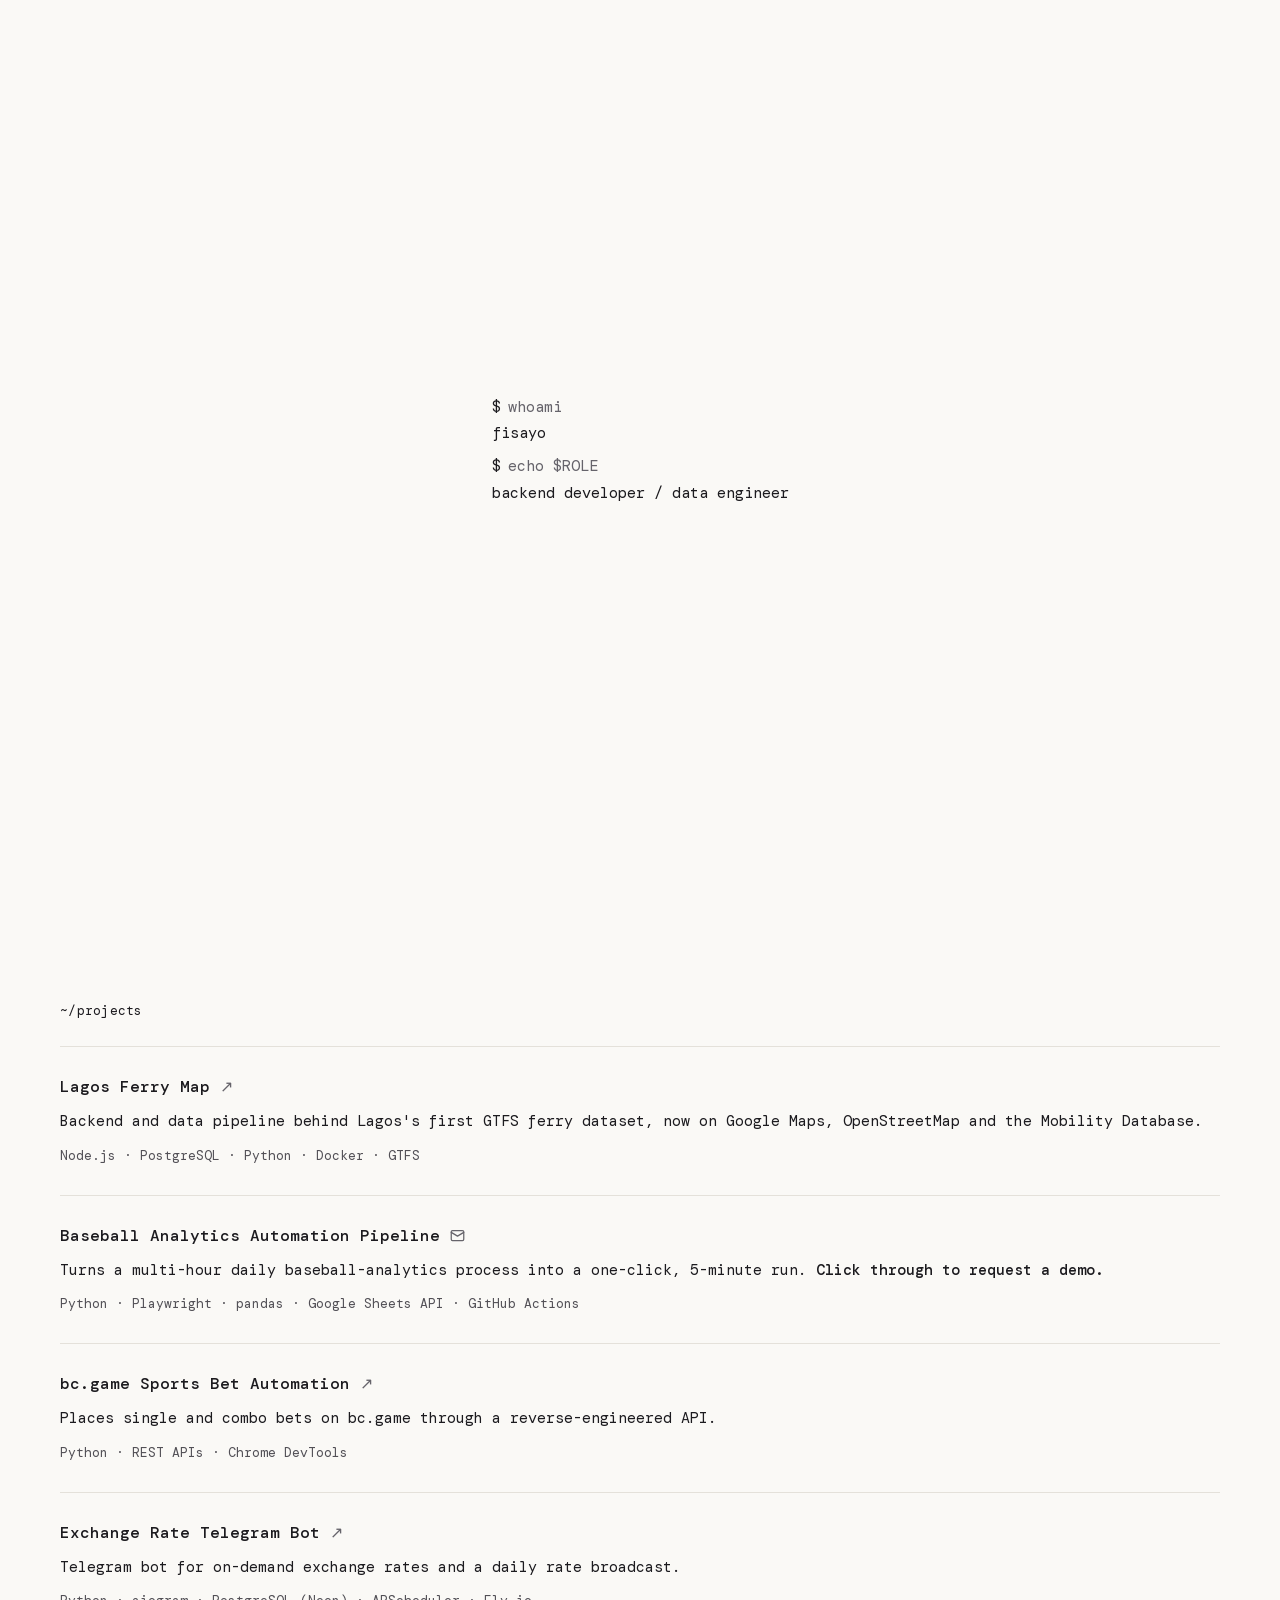
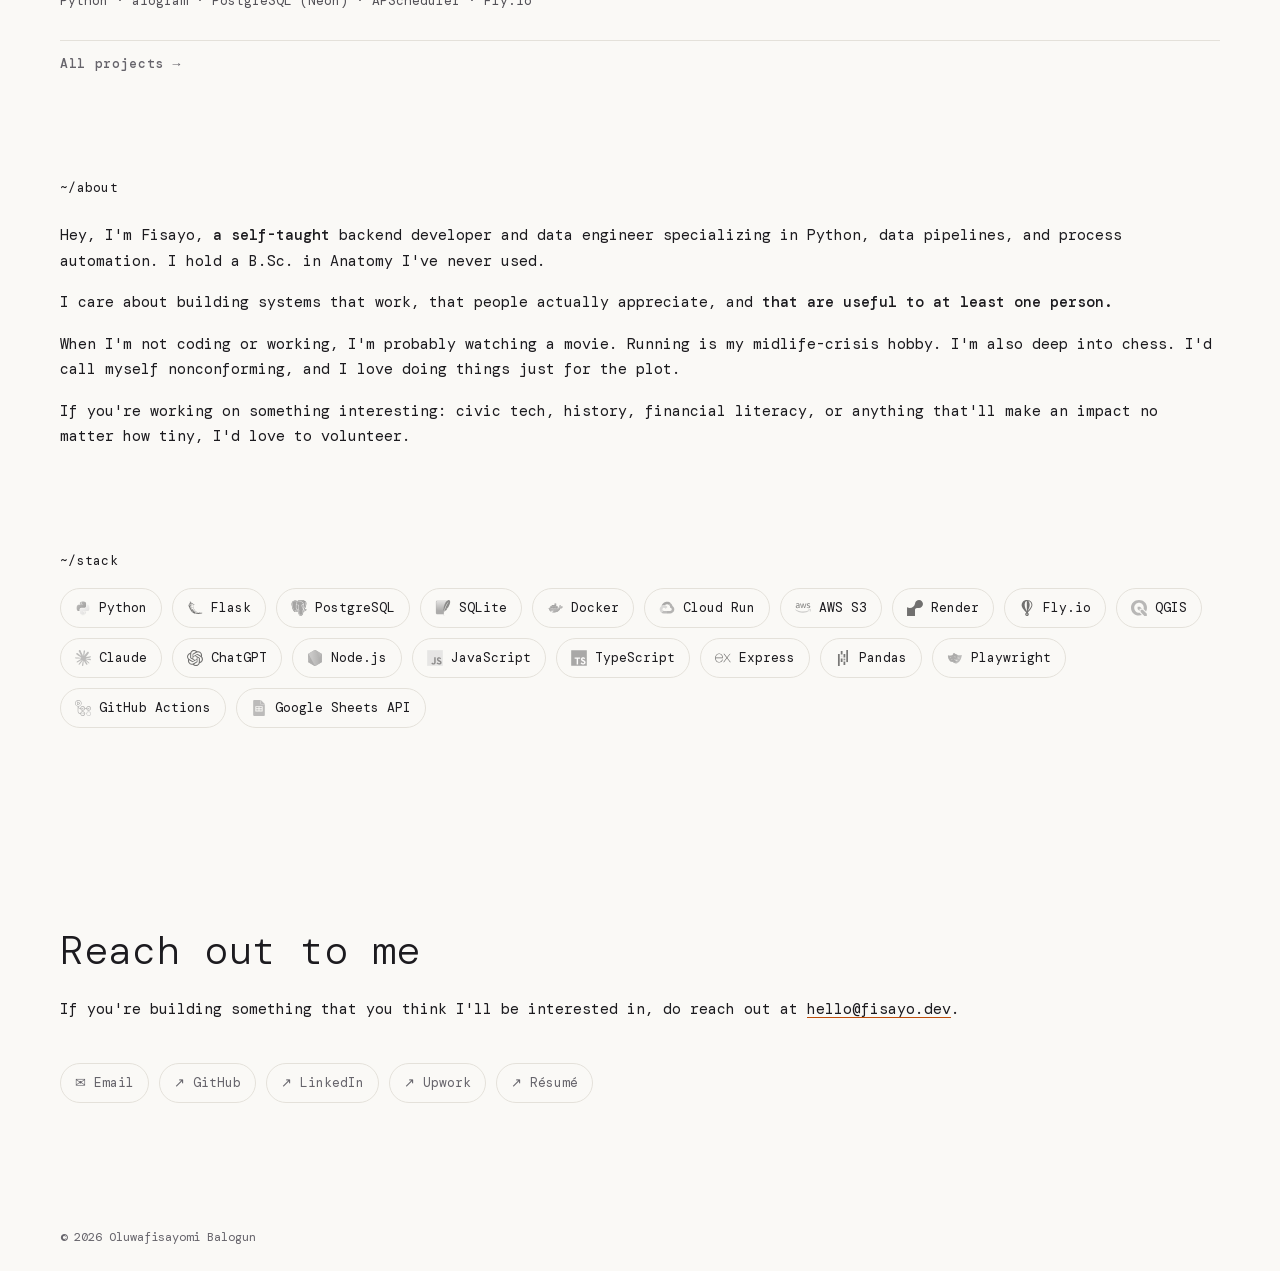
==== commit 3c9354f9: "Shorten homepage project cards and update role headline - Show one-line descriptions on homepage pro" ====
--- a/index.html
+++ b/index.html
@@ -3,17 +3,17 @@
   <head>
     <meta charset="UTF-8" />
     <meta name="viewport" content="width=device-width, initial-scale=1.0" />
-    <title>Oluwafisayomi Balogun · Data Engineer & Backend Developer</title>
+    <title>Oluwafisayomi Balogun · Backend Developer & Data Engineer</title>
     <meta
       name="description"
-      content="Oluwafisayomi Balogun, self-taught data engineer and backend developer based in Nigeria. Python, data pipelines, APIs."
+      content="Oluwafisayomi Balogun, self-taught backend developer and data engineer based in Nigeria. Python, data pipelines, APIs."
     />
     <meta property="og:type" content="website" />
     <meta property="og:site_name" content="Oluwafisayomi Balogun" />
-    <meta property="og:title" content="Oluwafisayomi Balogun · Data Engineer & Backend Developer" />
+    <meta property="og:title" content="Oluwafisayomi Balogun · Backend Developer & Data Engineer" />
     <meta
       property="og:description"
-      content="Self-taught data engineer and backend developer based in Nigeria. Python, data pipelines, APIs."
+      content="Self-taught backend developer and data engineer based in Nigeria. Python, data pipelines, APIs."
     />
     <meta property="og:url" content="https://fisayo.dev/" />
     <meta property="og:image" content="https://fisayo.dev/og-image.png" />
@@ -21,14 +21,14 @@
     <meta property="og:image:height" content="630" />
     <meta
       property="og:image:alt"
-      content="Oluwafisayomi Balogun's portfolio homepage: Backend dev."
+      content="Oluwafisayomi Balogun's portfolio homepage: Backend &amp; data engineer."
     />
     <meta name="twitter:card" content="summary_large_image" />
     <meta name="twitter:image" content="https://fisayo.dev/og-image.png" />
-    <meta name="twitter:title" content="Oluwafisayomi Balogun · Data Engineer & Backend Developer" />
+    <meta name="twitter:title" content="Oluwafisayomi Balogun · Backend Developer & Data Engineer" />
     <meta
       name="twitter:description"
-      content="Self-taught data engineer and backend developer based in Nigeria. Python, data pipelines, APIs."
+      content="Self-taught backend developer and data engineer based in Nigeria. Python, data pipelines, APIs."
     />
     <link rel="icon" type="image/x-icon" href="favicon.ico" />
     <!-- =============================================
@@ -81,7 +81,7 @@
           ><span class="preloader-command preloader-command-2">echo $ROLE</span>
         </div>
         <div class="preloader-output preloader-output-title">
-          data engineer / backend developer
+          backend developer / data engineer
         </div>
       </div>
     </div>
@@ -189,11 +189,11 @@
     ============================================= -->
     <section class="hero">
       <!-- Main headline -->
-      <h1>Backend dev.</h1>
+      <h1>Backend &amp; data engineer.</h1>
 
       <!-- Sub-paragraph. <strong> inside = emphasised words. -->
       <p class="hero-sub">
-        I'm <strong>Fisayo</strong>, a self-taught <strong>data engineer and Python backend developer</strong>
+        I'm <strong>Fisayo</strong>, a self-taught <strong>Python backend developer and data engineer</strong>
         with <strong>3+ years</strong> of experience building production data
         pipelines and the APIs around them. Based in
         <strong>Nigeria (<span id="lagos-time" hidden
@@ -223,7 +223,7 @@
     <!-- =============================================
       PROJECTS SECTION (homepage teaser)
       Row-list of the top 4 most complex/useful projects.
-      Full catalog of all 8 lives on projects/index.html.
+      Full catalog of all 7 lives on projects/index.html.
       Each row is an <a> tag — whole row is clickable.
       TO ADD A PROJECT: duplicate a .project-row block, and also
       add it to projects/index.html so it appears in the full catalog.
@@ -242,50 +242,28 @@
               Lagos Ferry Map
             </div>
             <div class="project-row-desc">
-              <span class="desc-full">The backend and data pipeline behind
-              Lagos's first GTFS-compliant ferry dataset, submitted to Google
-              Maps, OpenStreetMap and the Mobility Database. A
-              Node/Express/Drizzle API on PostgreSQL powers public-facing
-              crowdsourced submission forms for jetties and routes. A parallel
-              Python toolchain, containerised with Docker on Cloud Run,
-              publishes the GTFS feed, syncs route geometry from OSM/GeoJSON
-              sources, and runs automated data-quality checks against the live
-              database.</span>
-              <span class="desc-short">Backend and data pipeline behind
-              Lagos's first GTFS ferry dataset, now on Google Maps,
-              OpenStreetMap and the Mobility Database. A Node/Postgres API
-              collects crowdsourced jetty and route data, and a Python
-              toolchain on Cloud Run publishes the feed and runs automated
-              quality checks.</span>
+              Backend and data pipeline behind Lagos's first GTFS ferry
+              dataset, now on Google Maps, OpenStreetMap and the Mobility
+              Database.
             </div>
             <div class="project-row-stack">
-              <span class="desc-full">Node.js · Express · TypeScript · Drizzle ORM · PostgreSQL · Python · Docker · Cloud Run · GTFS · OpenStreetMap</span>
-              <span class="desc-short">Node.js · PostgreSQL · Python · Docker · GTFS</span>
+              Node.js · PostgreSQL · Python · Docker · GTFS
             </div>
           </div>
         </a>
 
         <a
-          href="mailto:hello@fisayo.dev?subject=Demo%20request%3A%20Sports%20analytics%20pipeline"
+          href="mailto:hello@fisayo.dev?subject=Demo%20request%3A%20Baseball%20analytics%20pipeline"
           class="project-row project-row--mail reveal"
         >
           <div class="project-row-main">
             <div class="project-row-title">
-              Sports Analytics Automation Pipeline
+              Baseball Analytics Automation Pipeline
             </div>
             <div class="project-row-desc">
-              <span class="desc-full">A production data pipeline that automates a full
-              sports-analytics workflow. It scrapes live stats from five
-              bot-protected sources, joins them with fuzzy name-matching, and
-              runs a 150-point scoring model, writing ranked results back to
-              Google Sheets. A non-technical client triggers the whole run from
-              a spreadsheet button, turning a multi-hour daily process into a
-              5-minute one-click run.</span>
-              <span class="desc-short">A production pipeline that scrapes five
-              bot-protected sources, matches them up and scores them with a
-              150-point model, then writes the rankings to Google Sheets. A
-              multi-hour daily process is now a one-click, 5-minute run.</span>
-              <strong>Click through to request a live demo.</strong>
+              Turns a multi-hour daily baseball-analytics process into a
+              one-click, 5-minute run.
+              <strong>Click through to request a demo.</strong>
             </div>
             <div class="project-row-stack">
               Python · Playwright · pandas · Google Sheets API · GitHub Actions
@@ -299,13 +277,10 @@
           class="project-row reveal"
         >
           <div class="project-row-main">
-            <div class="project-row-title">Sports Bet Automation</div>
+            <div class="project-row-title">bc.game Sports Bet Automation</div>
             <div class="project-row-desc">
-              Reverse-engineered an undocumented REST API to place single and
-              combo bets programmatically on bc.game.
-              <span class="desc-full">Implemented JWT auth, input validation,
-              and robust error handling, reducing manual execution to a single
-              function call.</span>
+              Places single and combo bets on bc.game through a
+              reverse-engineered API.
             </div>
             <div class="project-row-stack">
               Python · REST APIs · Chrome DevTools
@@ -321,11 +296,8 @@
           <div class="project-row-main">
             <div class="project-row-title">Exchange Rate Telegram Bot</div>
             <div class="project-row-desc">
-              A live Telegram bot that fetches currency exchange rates on demand
-              and sends a daily rate broadcast via an in-process scheduler.
-              <span class="desc-full">Storage swaps automatically between
-              PostgreSQL in production and a local JSON file in development,
-              behind one shared interface.</span>
+              Telegram bot for on-demand exchange rates and a daily rate
+              broadcast.
             </div>
             <div class="project-row-stack">
               Python · aiogram · PostgreSQL (Neon) · APScheduler · Fly.io
@@ -351,7 +323,7 @@
       <!-- Bio text -->
       <div class="about-text reveal">
         <p>
-          Hey, I'm Fisayo, <strong>a self-taught</strong> data engineer and backend developer
+          Hey, I'm Fisayo, <strong>a self-taught</strong> backend developer and data engineer
           specializing in Python, data pipelines, and process automation. I
           hold a B.Sc. in Anatomy I've never used.
         </p>
--- a/css/styles.css
+++ b/css/styles.css
@@ -155,6 +155,12 @@
   transition:
     opacity 0.5s ease,
     visibility 0.5s ease;
+}
+
+/* Without JS nothing would ever remove the preloader, so skip it
+   (the inline <head> script adds .js to <html>). */
+html:not(.js) .preloader {
+  display: none;
 }
 
 /* No box, no border — just the monospace text sitting directly on
@@ -1013,12 +1019,6 @@
   font-weight: 500;
 }
 
-/* Homepage rows carry a full and a short version of their copy; the
-   short one replaces the full one on small screens (see media query). */
-.desc-short {
-  display: none;
-}
-
 /* Tech stack line, under the description. */
 .project-row-stack {
   display: block;
@@ -1305,12 +1305,6 @@
   #about {
     padding-top: 35px;
   }
-  .desc-full {
-    display: none;
-  }
-  .desc-short {
-    display: inline;
-  }
 
   .page-heading {
     font-size: clamp(28px, 9vw, 40px);
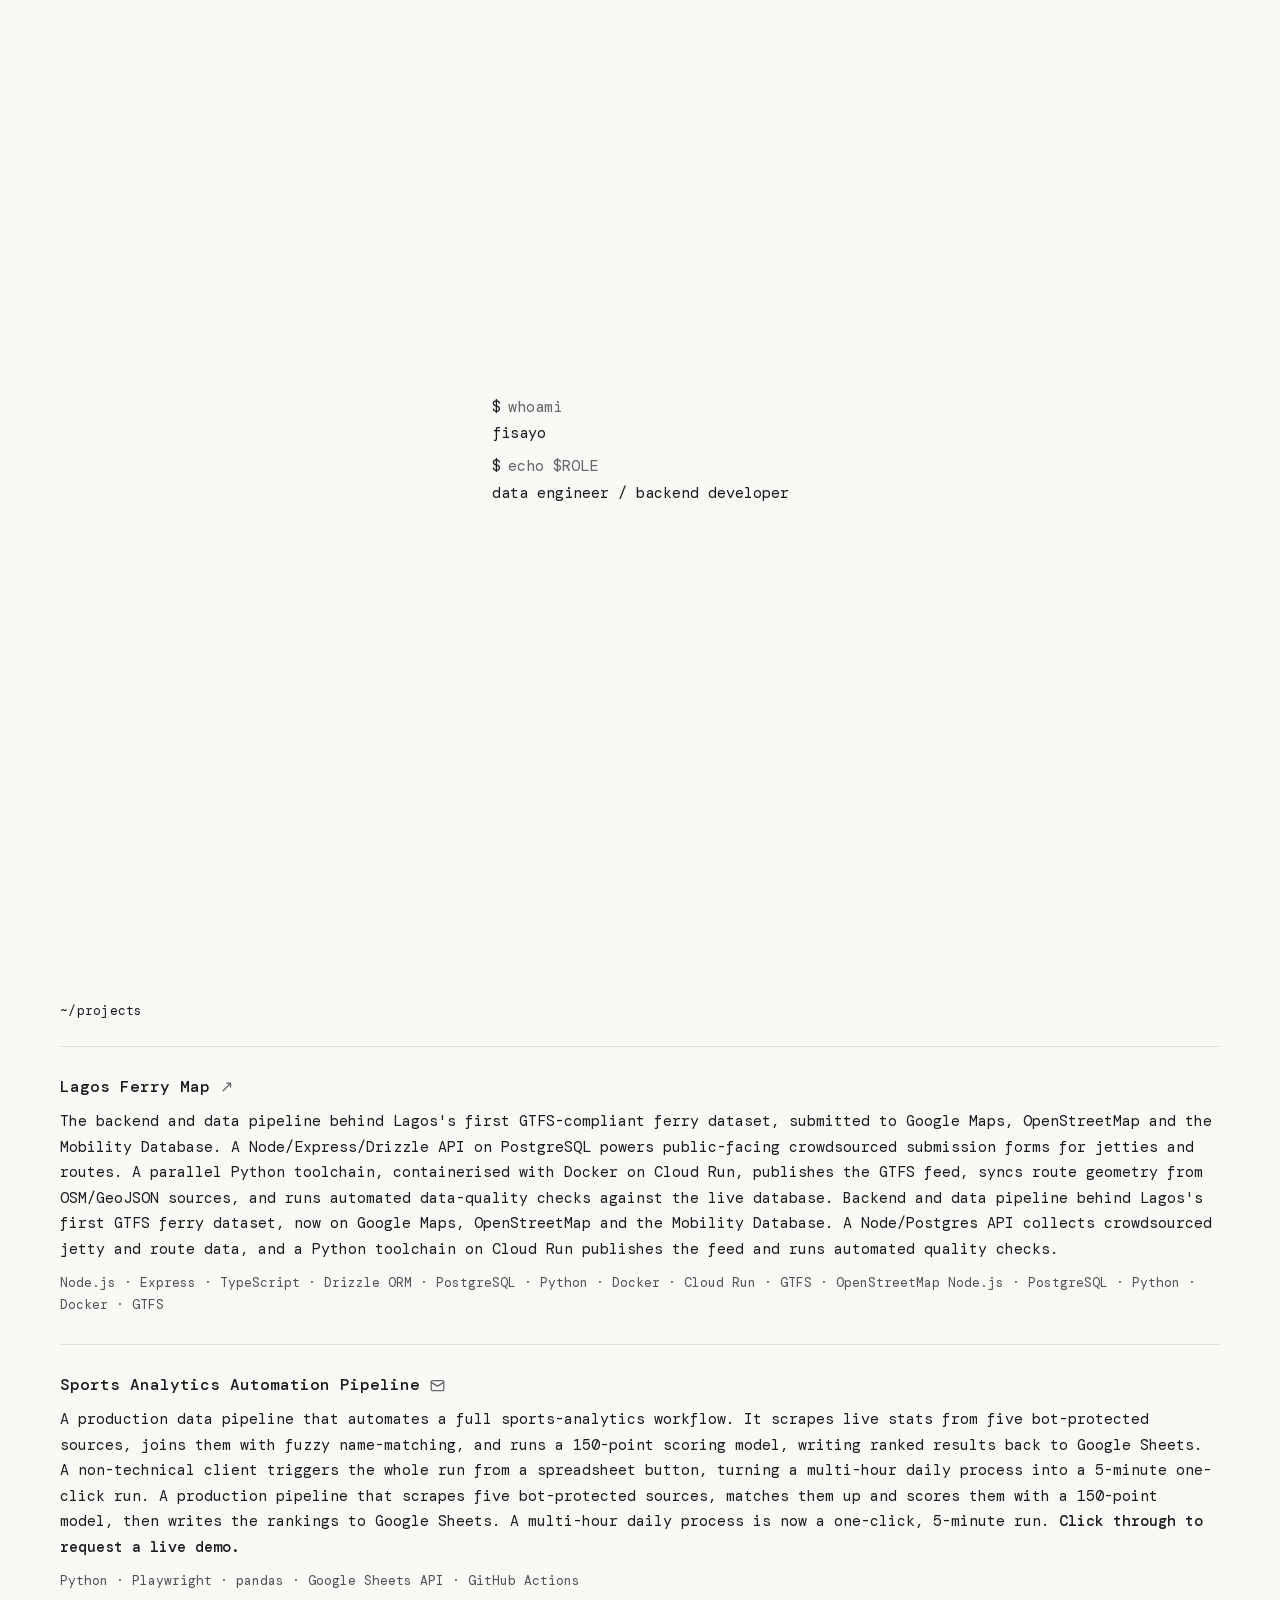
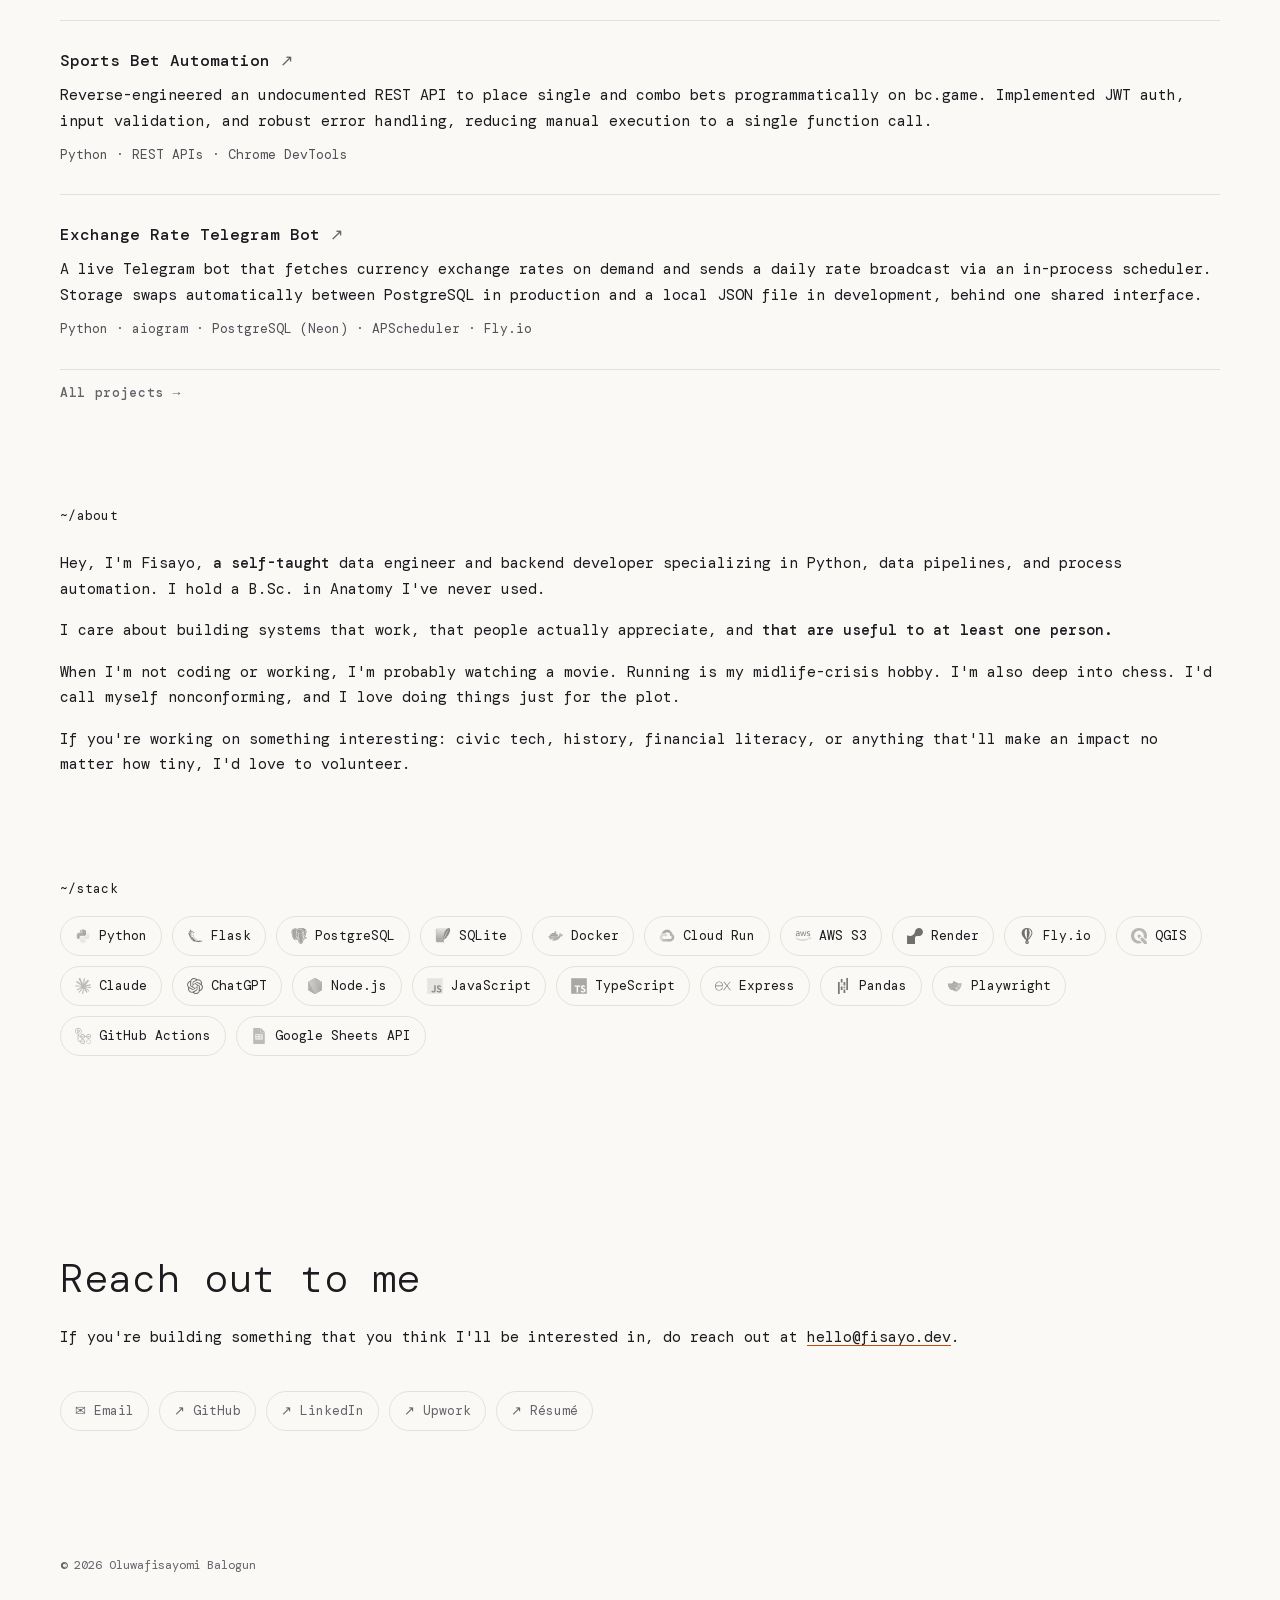
==== commit f3218161: "Remove web scraping project Co-Authored-By: Claude Sonnet 5.5 <noreply@anthropic.com>" ====
--- a/index.html
+++ b/index.html
@@ -3,17 +3,17 @@
   <head>
     <meta charset="UTF-8" />
     <meta name="viewport" content="width=device-width, initial-scale=1.0" />
-    <title>Oluwafisayomi Balogun · Backend Developer & Data Engineer</title>
+    <title>Oluwafisayomi Balogun · Data Engineer & Backend Developer</title>
     <meta
       name="description"
-      content="Oluwafisayomi Balogun, self-taught backend developer and data engineer based in Nigeria. Python, data pipelines, APIs."
+      content="Oluwafisayomi Balogun, self-taught data engineer and backend developer based in Nigeria. Python, data pipelines, APIs."
     />
     <meta property="og:type" content="website" />
     <meta property="og:site_name" content="Oluwafisayomi Balogun" />
-    <meta property="og:title" content="Oluwafisayomi Balogun · Backend Developer & Data Engineer" />
+    <meta property="og:title" content="Oluwafisayomi Balogun · Data Engineer & Backend Developer" />
     <meta
       property="og:description"
-      content="Self-taught backend developer and data engineer based in Nigeria. Python, data pipelines, APIs."
+      content="Self-taught data engineer and backend developer based in Nigeria. Python, data pipelines, APIs."
     />
     <meta property="og:url" content="https://fisayo.dev/" />
     <meta property="og:image" content="https://fisayo.dev/og-image.png" />
@@ -21,14 +21,14 @@
     <meta property="og:image:height" content="630" />
     <meta
       property="og:image:alt"
-      content="Oluwafisayomi Balogun's portfolio homepage: Backend &amp; data engineer."
+      content="Oluwafisayomi Balogun's portfolio homepage: Backend dev."
     />
     <meta name="twitter:card" content="summary_large_image" />
     <meta name="twitter:image" content="https://fisayo.dev/og-image.png" />
-    <meta name="twitter:title" content="Oluwafisayomi Balogun · Backend Developer & Data Engineer" />
+    <meta name="twitter:title" content="Oluwafisayomi Balogun · Data Engineer & Backend Developer" />
     <meta
       name="twitter:description"
-      content="Self-taught backend developer and data engineer based in Nigeria. Python, data pipelines, APIs."
+      content="Self-taught data engineer and backend developer based in Nigeria. Python, data pipelines, APIs."
     />
     <link rel="icon" type="image/x-icon" href="favicon.ico" />
     <!-- =============================================
@@ -81,7 +81,7 @@
           ><span class="preloader-command preloader-command-2">echo $ROLE</span>
         </div>
         <div class="preloader-output preloader-output-title">
-          backend developer / data engineer
+          data engineer / backend developer
         </div>
       </div>
     </div>
@@ -189,11 +189,11 @@
     ============================================= -->
     <section class="hero">
       <!-- Main headline -->
-      <h1>Backend &amp; data engineer.</h1>
+      <h1>Backend dev.</h1>
 
       <!-- Sub-paragraph. <strong> inside = emphasised words. -->
       <p class="hero-sub">
-        I'm <strong>Fisayo</strong>, a self-taught <strong>Python backend developer and data engineer</strong>
+        I'm <strong>Fisayo</strong>, a self-taught <strong>data engineer and Python backend developer</strong>
         with <strong>3+ years</strong> of experience building production data
         pipelines and the APIs around them. Based in
         <strong>Nigeria (<span id="lagos-time" hidden
@@ -242,28 +242,50 @@
               Lagos Ferry Map
             </div>
             <div class="project-row-desc">
-              Backend and data pipeline behind Lagos's first GTFS ferry
-              dataset, now on Google Maps, OpenStreetMap and the Mobility
-              Database.
+              <span class="desc-full">The backend and data pipeline behind
+              Lagos's first GTFS-compliant ferry dataset, submitted to Google
+              Maps, OpenStreetMap and the Mobility Database. A
+              Node/Express/Drizzle API on PostgreSQL powers public-facing
+              crowdsourced submission forms for jetties and routes. A parallel
+              Python toolchain, containerised with Docker on Cloud Run,
+              publishes the GTFS feed, syncs route geometry from OSM/GeoJSON
+              sources, and runs automated data-quality checks against the live
+              database.</span>
+              <span class="desc-short">Backend and data pipeline behind
+              Lagos's first GTFS ferry dataset, now on Google Maps,
+              OpenStreetMap and the Mobility Database. A Node/Postgres API
+              collects crowdsourced jetty and route data, and a Python
+              toolchain on Cloud Run publishes the feed and runs automated
+              quality checks.</span>
             </div>
             <div class="project-row-stack">
-              Node.js · PostgreSQL · Python · Docker · GTFS
+              <span class="desc-full">Node.js · Express · TypeScript · Drizzle ORM · PostgreSQL · Python · Docker · Cloud Run · GTFS · OpenStreetMap</span>
+              <span class="desc-short">Node.js · PostgreSQL · Python · Docker · GTFS</span>
             </div>
           </div>
         </a>
 
         <a
-          href="mailto:hello@fisayo.dev?subject=Demo%20request%3A%20Baseball%20analytics%20pipeline"
+          href="mailto:hello@fisayo.dev?subject=Demo%20request%3A%20Sports%20analytics%20pipeline"
           class="project-row project-row--mail reveal"
         >
           <div class="project-row-main">
             <div class="project-row-title">
-              Baseball Analytics Automation Pipeline
+              Sports Analytics Automation Pipeline
             </div>
             <div class="project-row-desc">
-              Turns a multi-hour daily baseball-analytics process into a
-              one-click, 5-minute run.
-              <strong>Click through to request a demo.</strong>
+              <span class="desc-full">A production data pipeline that automates a full
+              sports-analytics workflow. It scrapes live stats from five
+              bot-protected sources, joins them with fuzzy name-matching, and
+              runs a 150-point scoring model, writing ranked results back to
+              Google Sheets. A non-technical client triggers the whole run from
+              a spreadsheet button, turning a multi-hour daily process into a
+              5-minute one-click run.</span>
+              <span class="desc-short">A production pipeline that scrapes five
+              bot-protected sources, matches them up and scores them with a
+              150-point model, then writes the rankings to Google Sheets. A
+              multi-hour daily process is now a one-click, 5-minute run.</span>
+              <strong>Click through to request a live demo.</strong>
             </div>
             <div class="project-row-stack">
               Python · Playwright · pandas · Google Sheets API · GitHub Actions
@@ -277,10 +299,13 @@
           class="project-row reveal"
         >
           <div class="project-row-main">
-            <div class="project-row-title">bc.game Sports Bet Automation</div>
+            <div class="project-row-title">Sports Bet Automation</div>
             <div class="project-row-desc">
-              Places single and combo bets on bc.game through a
-              reverse-engineered API.
+              Reverse-engineered an undocumented REST API to place single and
+              combo bets programmatically on bc.game.
+              <span class="desc-full">Implemented JWT auth, input validation,
+              and robust error handling, reducing manual execution to a single
+              function call.</span>
             </div>
             <div class="project-row-stack">
               Python · REST APIs · Chrome DevTools
@@ -296,8 +321,11 @@
           <div class="project-row-main">
             <div class="project-row-title">Exchange Rate Telegram Bot</div>
             <div class="project-row-desc">
-              Telegram bot for on-demand exchange rates and a daily rate
-              broadcast.
+              A live Telegram bot that fetches currency exchange rates on demand
+              and sends a daily rate broadcast via an in-process scheduler.
+              <span class="desc-full">Storage swaps automatically between
+              PostgreSQL in production and a local JSON file in development,
+              behind one shared interface.</span>
             </div>
             <div class="project-row-stack">
               Python · aiogram · PostgreSQL (Neon) · APScheduler · Fly.io
@@ -323,7 +351,7 @@
       <!-- Bio text -->
       <div class="about-text reveal">
         <p>
-          Hey, I'm Fisayo, <strong>a self-taught</strong> backend developer and data engineer
+          Hey, I'm Fisayo, <strong>a self-taught</strong> data engineer and backend developer
           specializing in Python, data pipelines, and process automation. I
           hold a B.Sc. in Anatomy I've never used.
         </p>
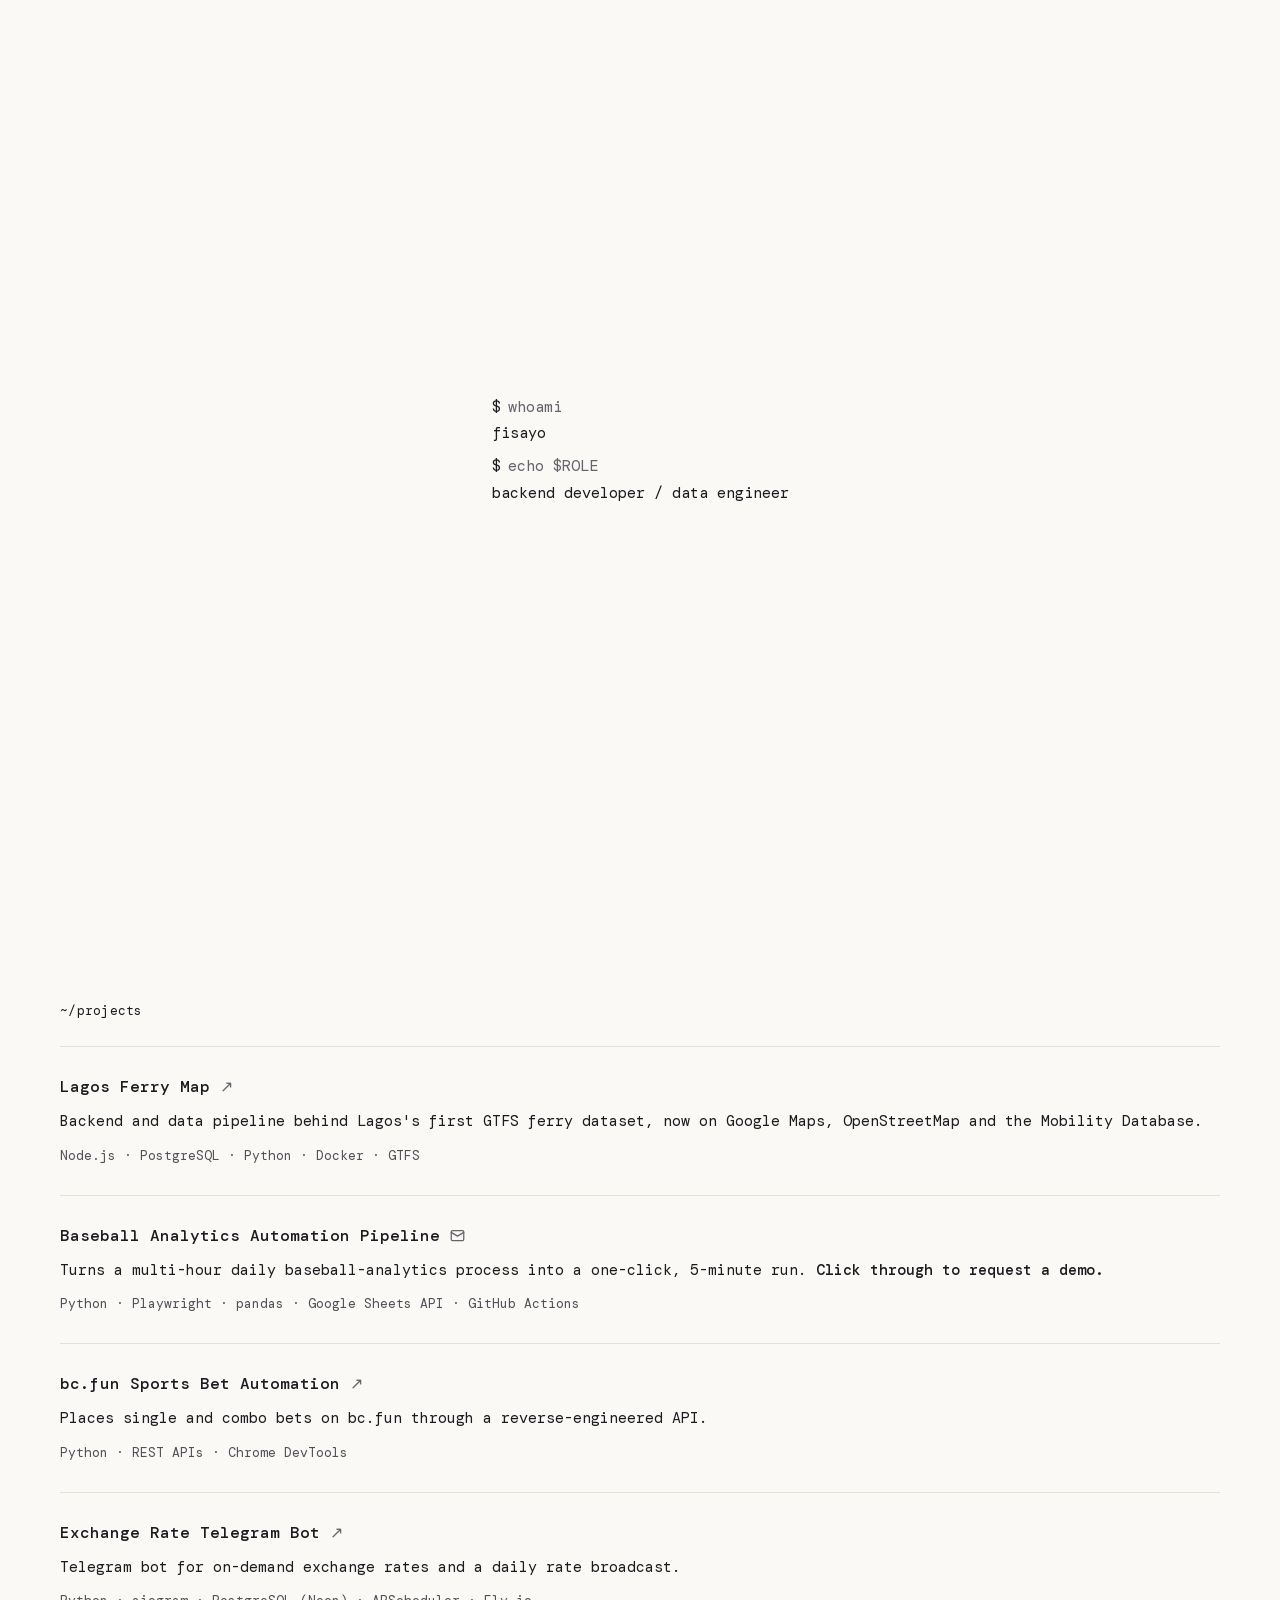
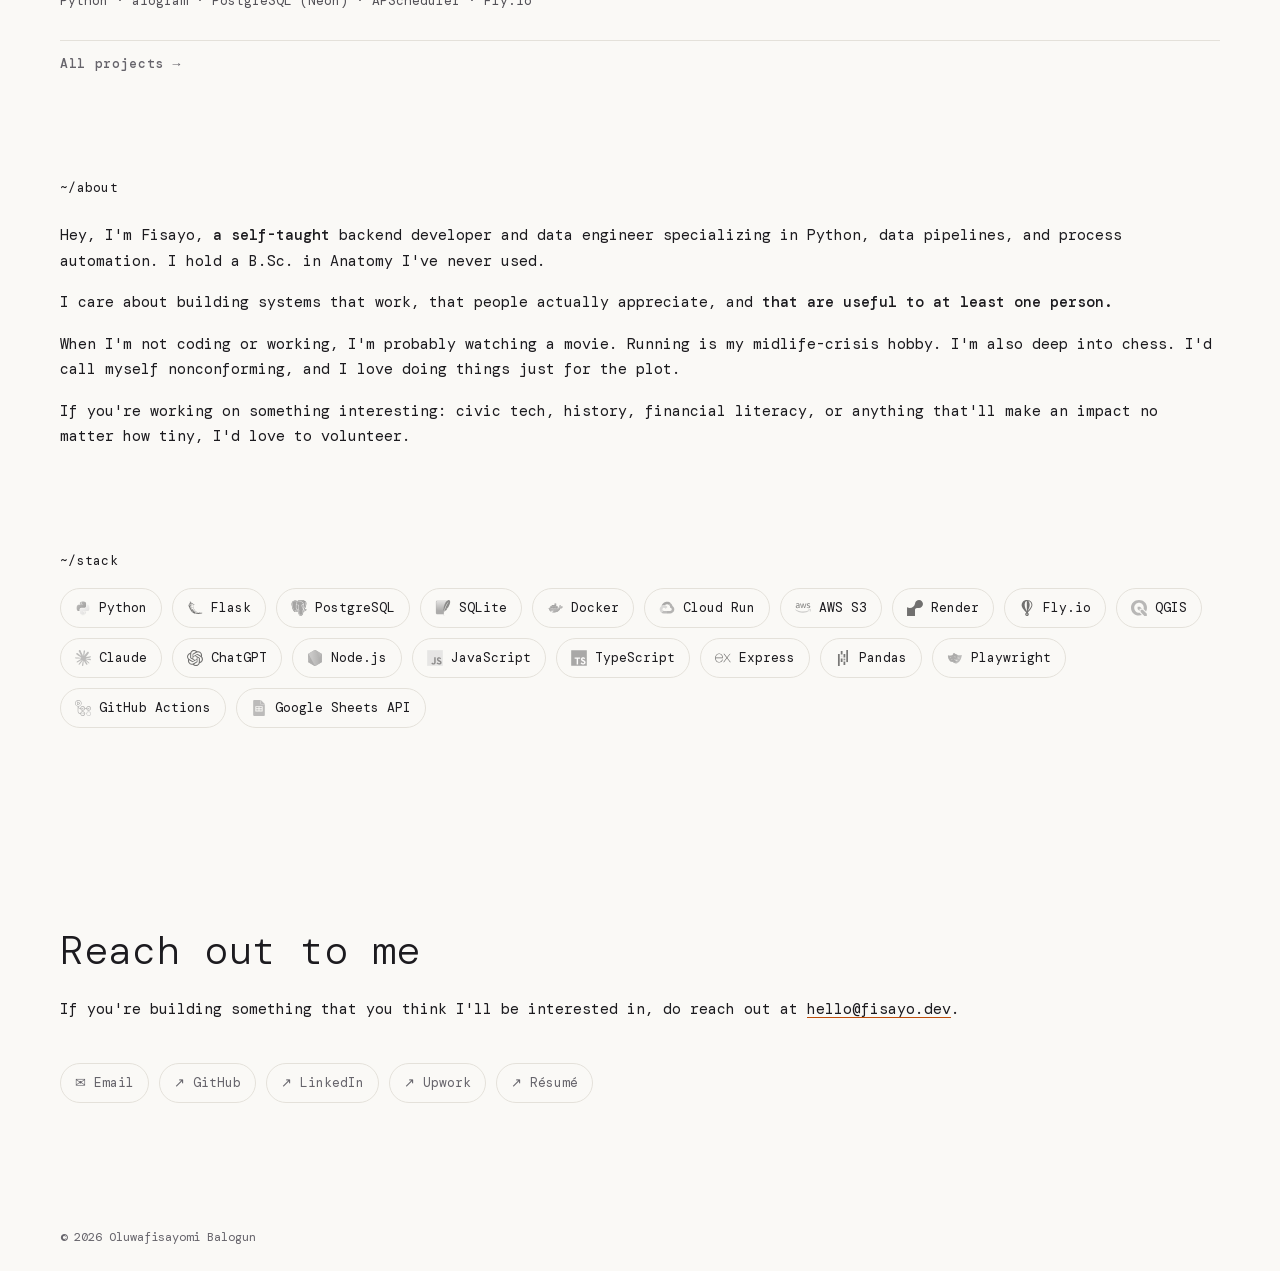
==== commit ae0d6f92: "Rename bet project to bc.fun Co-Authored-By: Claude Sonnet 5.5 <noreply@anthropic.com>" ====
--- a/index.html
+++ b/index.html
@@ -3,17 +3,17 @@
   <head>
     <meta charset="UTF-8" />
     <meta name="viewport" content="width=device-width, initial-scale=1.0" />
-    <title>Oluwafisayomi Balogun · Data Engineer & Backend Developer</title>
+    <title>Oluwafisayomi Balogun · Backend Developer & Data Engineer</title>
     <meta
       name="description"
-      content="Oluwafisayomi Balogun, self-taught data engineer and backend developer based in Nigeria. Python, data pipelines, APIs."
+      content="Oluwafisayomi Balogun, self-taught backend developer and data engineer based in Nigeria. Python, data pipelines, APIs."
     />
     <meta property="og:type" content="website" />
     <meta property="og:site_name" content="Oluwafisayomi Balogun" />
-    <meta property="og:title" content="Oluwafisayomi Balogun · Data Engineer & Backend Developer" />
+    <meta property="og:title" content="Oluwafisayomi Balogun · Backend Developer & Data Engineer" />
     <meta
       property="og:description"
-      content="Self-taught data engineer and backend developer based in Nigeria. Python, data pipelines, APIs."
+      content="Self-taught backend developer and data engineer based in Nigeria. Python, data pipelines, APIs."
     />
     <meta property="og:url" content="https://fisayo.dev/" />
     <meta property="og:image" content="https://fisayo.dev/og-image.png" />
@@ -21,14 +21,14 @@
     <meta property="og:image:height" content="630" />
     <meta
       property="og:image:alt"
-      content="Oluwafisayomi Balogun's portfolio homepage: Backend dev."
+      content="Oluwafisayomi Balogun's portfolio homepage: Backend &amp; data engineer."
     />
     <meta name="twitter:card" content="summary_large_image" />
     <meta name="twitter:image" content="https://fisayo.dev/og-image.png" />
-    <meta name="twitter:title" content="Oluwafisayomi Balogun · Data Engineer & Backend Developer" />
+    <meta name="twitter:title" content="Oluwafisayomi Balogun · Backend Developer & Data Engineer" />
     <meta
       name="twitter:description"
-      content="Self-taught data engineer and backend developer based in Nigeria. Python, data pipelines, APIs."
+      content="Self-taught backend developer and data engineer based in Nigeria. Python, data pipelines, APIs."
     />
     <link rel="icon" type="image/x-icon" href="favicon.ico" />
     <!-- =============================================
@@ -81,7 +81,7 @@
           ><span class="preloader-command preloader-command-2">echo $ROLE</span>
         </div>
         <div class="preloader-output preloader-output-title">
-          data engineer / backend developer
+          backend developer / data engineer
         </div>
       </div>
     </div>
@@ -189,11 +189,11 @@
     ============================================= -->
     <section class="hero">
       <!-- Main headline -->
-      <h1>Backend dev.</h1>
+      <h1>Backend &amp; data engineer.</h1>
 
       <!-- Sub-paragraph. <strong> inside = emphasised words. -->
       <p class="hero-sub">
-        I'm <strong>Fisayo</strong>, a self-taught <strong>data engineer and Python backend developer</strong>
+        I'm <strong>Fisayo</strong>, a self-taught <strong>Python backend developer and data engineer</strong>
         with <strong>3+ years</strong> of experience building production data
         pipelines and the APIs around them. Based in
         <strong>Nigeria (<span id="lagos-time" hidden
@@ -242,50 +242,28 @@
               Lagos Ferry Map
             </div>
             <div class="project-row-desc">
-              <span class="desc-full">The backend and data pipeline behind
-              Lagos's first GTFS-compliant ferry dataset, submitted to Google
-              Maps, OpenStreetMap and the Mobility Database. A
-              Node/Express/Drizzle API on PostgreSQL powers public-facing
-              crowdsourced submission forms for jetties and routes. A parallel
-              Python toolchain, containerised with Docker on Cloud Run,
-              publishes the GTFS feed, syncs route geometry from OSM/GeoJSON
-              sources, and runs automated data-quality checks against the live
-              database.</span>
-              <span class="desc-short">Backend and data pipeline behind
-              Lagos's first GTFS ferry dataset, now on Google Maps,
-              OpenStreetMap and the Mobility Database. A Node/Postgres API
-              collects crowdsourced jetty and route data, and a Python
-              toolchain on Cloud Run publishes the feed and runs automated
-              quality checks.</span>
+              Backend and data pipeline behind Lagos's first GTFS ferry
+              dataset, now on Google Maps, OpenStreetMap and the Mobility
+              Database.
             </div>
             <div class="project-row-stack">
-              <span class="desc-full">Node.js · Express · TypeScript · Drizzle ORM · PostgreSQL · Python · Docker · Cloud Run · GTFS · OpenStreetMap</span>
-              <span class="desc-short">Node.js · PostgreSQL · Python · Docker · GTFS</span>
+              Node.js · PostgreSQL · Python · Docker · GTFS
             </div>
           </div>
         </a>
 
         <a
-          href="mailto:hello@fisayo.dev?subject=Demo%20request%3A%20Sports%20analytics%20pipeline"
+          href="mailto:hello@fisayo.dev?subject=Demo%20request%3A%20Baseball%20analytics%20pipeline"
           class="project-row project-row--mail reveal"
         >
           <div class="project-row-main">
             <div class="project-row-title">
-              Sports Analytics Automation Pipeline
+              Baseball Analytics Automation Pipeline
             </div>
             <div class="project-row-desc">
-              <span class="desc-full">A production data pipeline that automates a full
-              sports-analytics workflow. It scrapes live stats from five
-              bot-protected sources, joins them with fuzzy name-matching, and
-              runs a 150-point scoring model, writing ranked results back to
-              Google Sheets. A non-technical client triggers the whole run from
-              a spreadsheet button, turning a multi-hour daily process into a
-              5-minute one-click run.</span>
-              <span class="desc-short">A production pipeline that scrapes five
-              bot-protected sources, matches them up and scores them with a
-              150-point model, then writes the rankings to Google Sheets. A
-              multi-hour daily process is now a one-click, 5-minute run.</span>
-              <strong>Click through to request a live demo.</strong>
+              Turns a multi-hour daily baseball-analytics process into a
+              one-click, 5-minute run.
+              <strong>Click through to request a demo.</strong>
             </div>
             <div class="project-row-stack">
               Python · Playwright · pandas · Google Sheets API · GitHub Actions
@@ -299,13 +277,10 @@
           class="project-row reveal"
         >
           <div class="project-row-main">
-            <div class="project-row-title">Sports Bet Automation</div>
+            <div class="project-row-title">bc.fun Sports Bet Automation</div>
             <div class="project-row-desc">
-              Reverse-engineered an undocumented REST API to place single and
-              combo bets programmatically on bc.game.
-              <span class="desc-full">Implemented JWT auth, input validation,
-              and robust error handling, reducing manual execution to a single
-              function call.</span>
+              Places single and combo bets on bc.fun through a
+              reverse-engineered API.
             </div>
             <div class="project-row-stack">
               Python · REST APIs · Chrome DevTools
@@ -321,11 +296,8 @@
           <div class="project-row-main">
             <div class="project-row-title">Exchange Rate Telegram Bot</div>
             <div class="project-row-desc">
-              A live Telegram bot that fetches currency exchange rates on demand
-              and sends a daily rate broadcast via an in-process scheduler.
-              <span class="desc-full">Storage swaps automatically between
-              PostgreSQL in production and a local JSON file in development,
-              behind one shared interface.</span>
+              Telegram bot for on-demand exchange rates and a daily rate
+              broadcast.
             </div>
             <div class="project-row-stack">
               Python · aiogram · PostgreSQL (Neon) · APScheduler · Fly.io
@@ -351,7 +323,7 @@
       <!-- Bio text -->
       <div class="about-text reveal">
         <p>
-          Hey, I'm Fisayo, <strong>a self-taught</strong> data engineer and backend developer
+          Hey, I'm Fisayo, <strong>a self-taught</strong> backend developer and data engineer
           specializing in Python, data pipelines, and process automation. I
           hold a B.Sc. in Anatomy I've never used.
         </p>
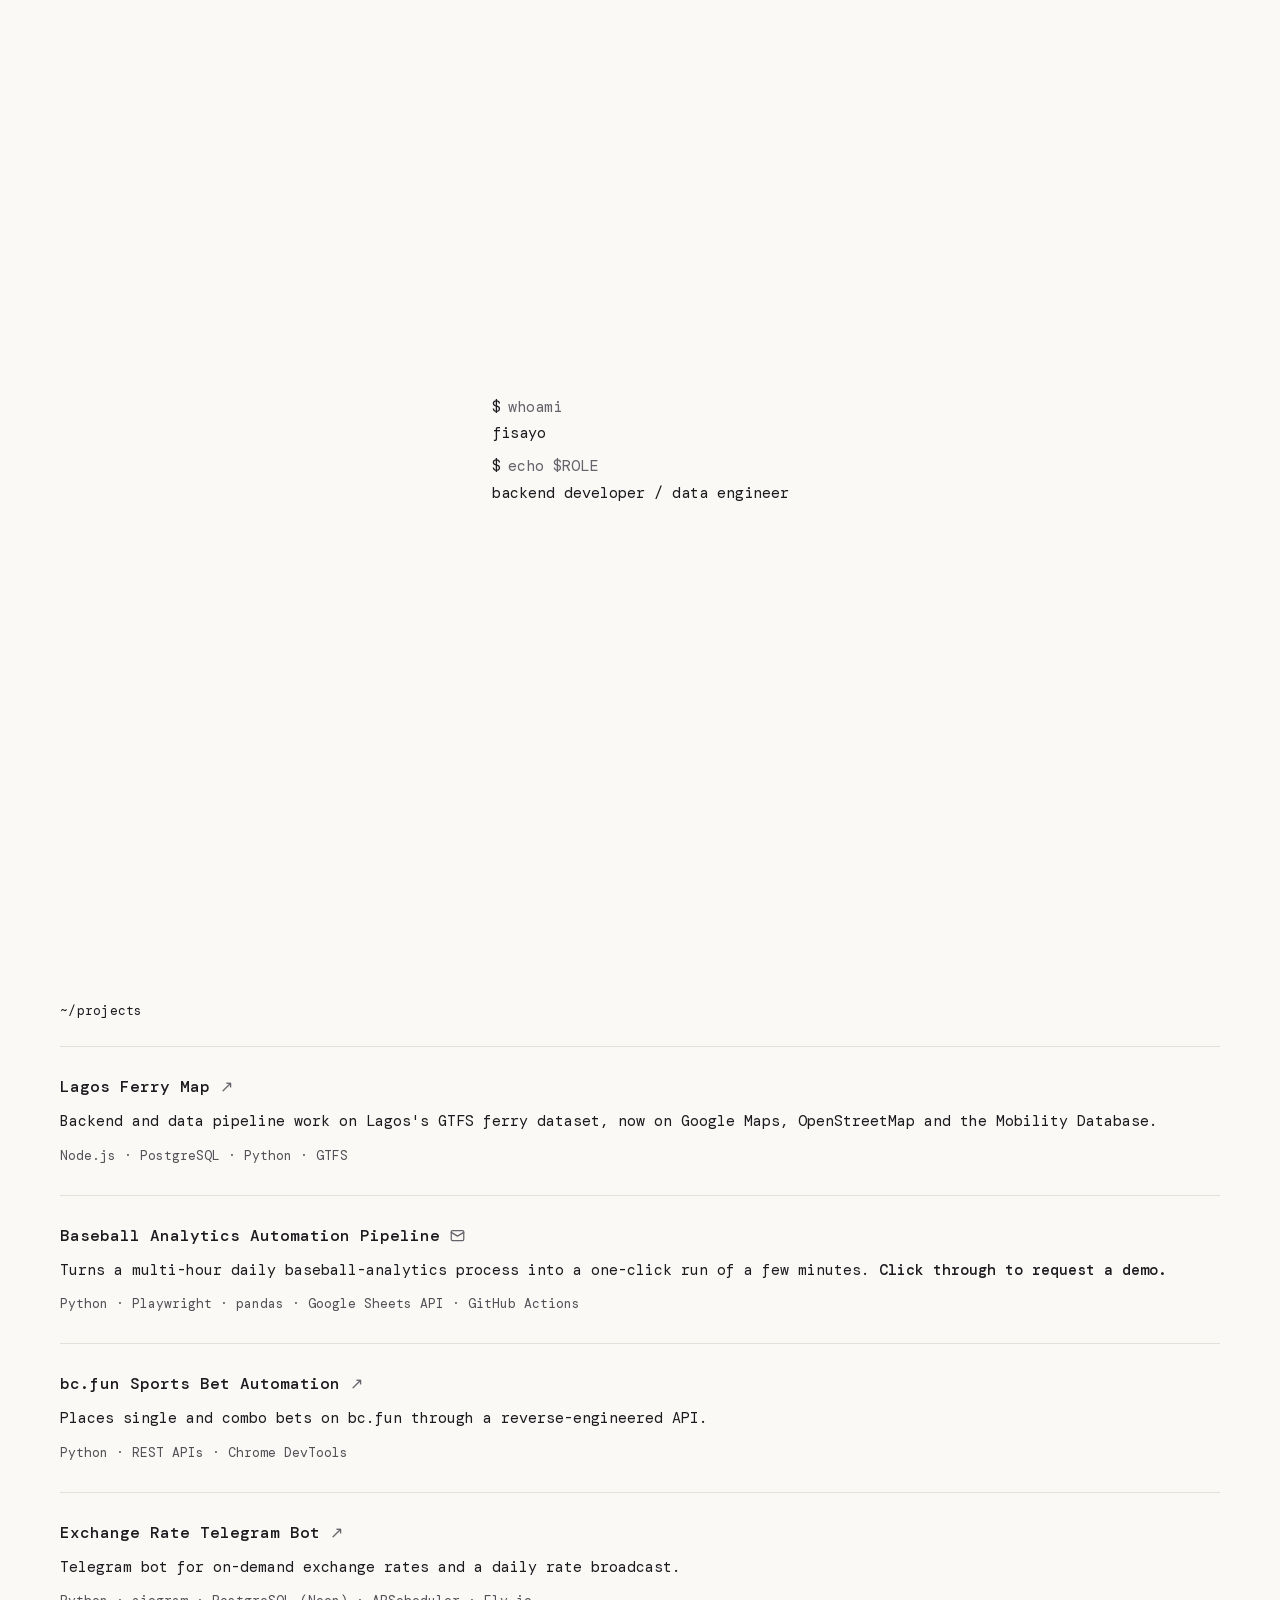
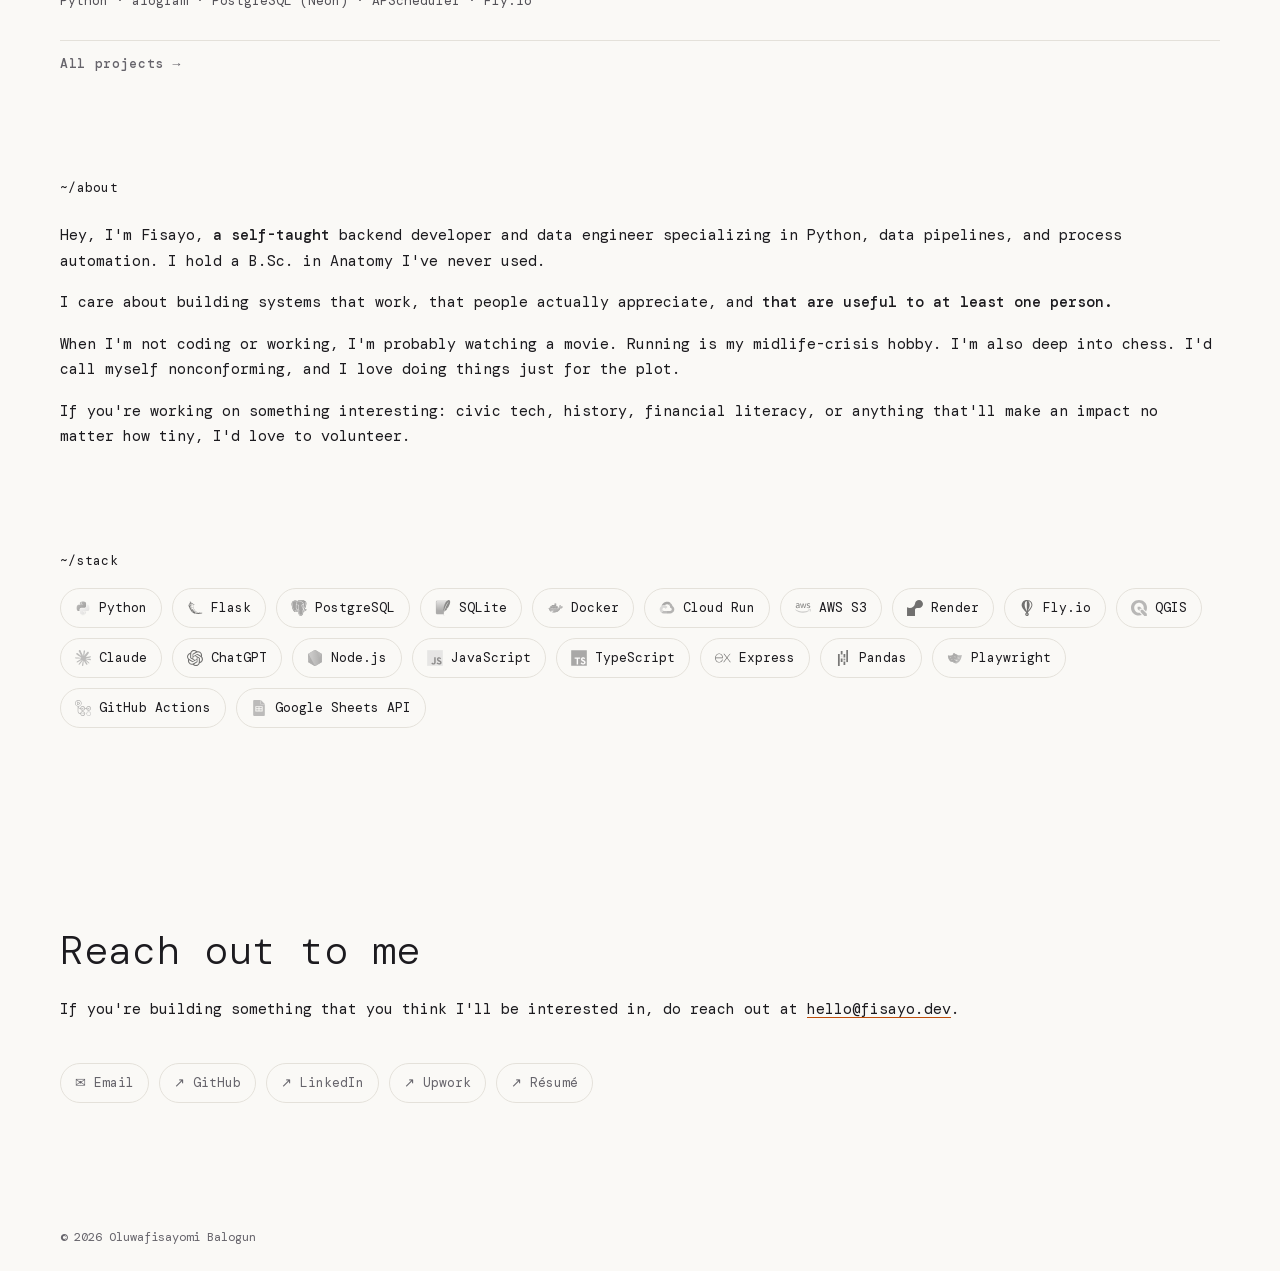
==== commit 04749a40: "Remove unsupported claims from project descriptions - Lagos Ferry Map: drop 'first' and the Docker a" ====
--- a/index.html
+++ b/index.html
@@ -242,12 +242,12 @@
               Lagos Ferry Map
             </div>
             <div class="project-row-desc">
-              Backend and data pipeline behind Lagos's first GTFS ferry
+              Backend and data pipeline work on Lagos's GTFS ferry
               dataset, now on Google Maps, OpenStreetMap and the Mobility
               Database.
             </div>
             <div class="project-row-stack">
-              Node.js · PostgreSQL · Python · Docker · GTFS
+              Node.js · PostgreSQL · Python · GTFS
             </div>
           </div>
         </a>
@@ -262,7 +262,7 @@
             </div>
             <div class="project-row-desc">
               Turns a multi-hour daily baseball-analytics process into a
-              one-click, 5-minute run.
+              one-click run of a few minutes.
               <strong>Click through to request a demo.</strong>
             </div>
             <div class="project-row-stack">
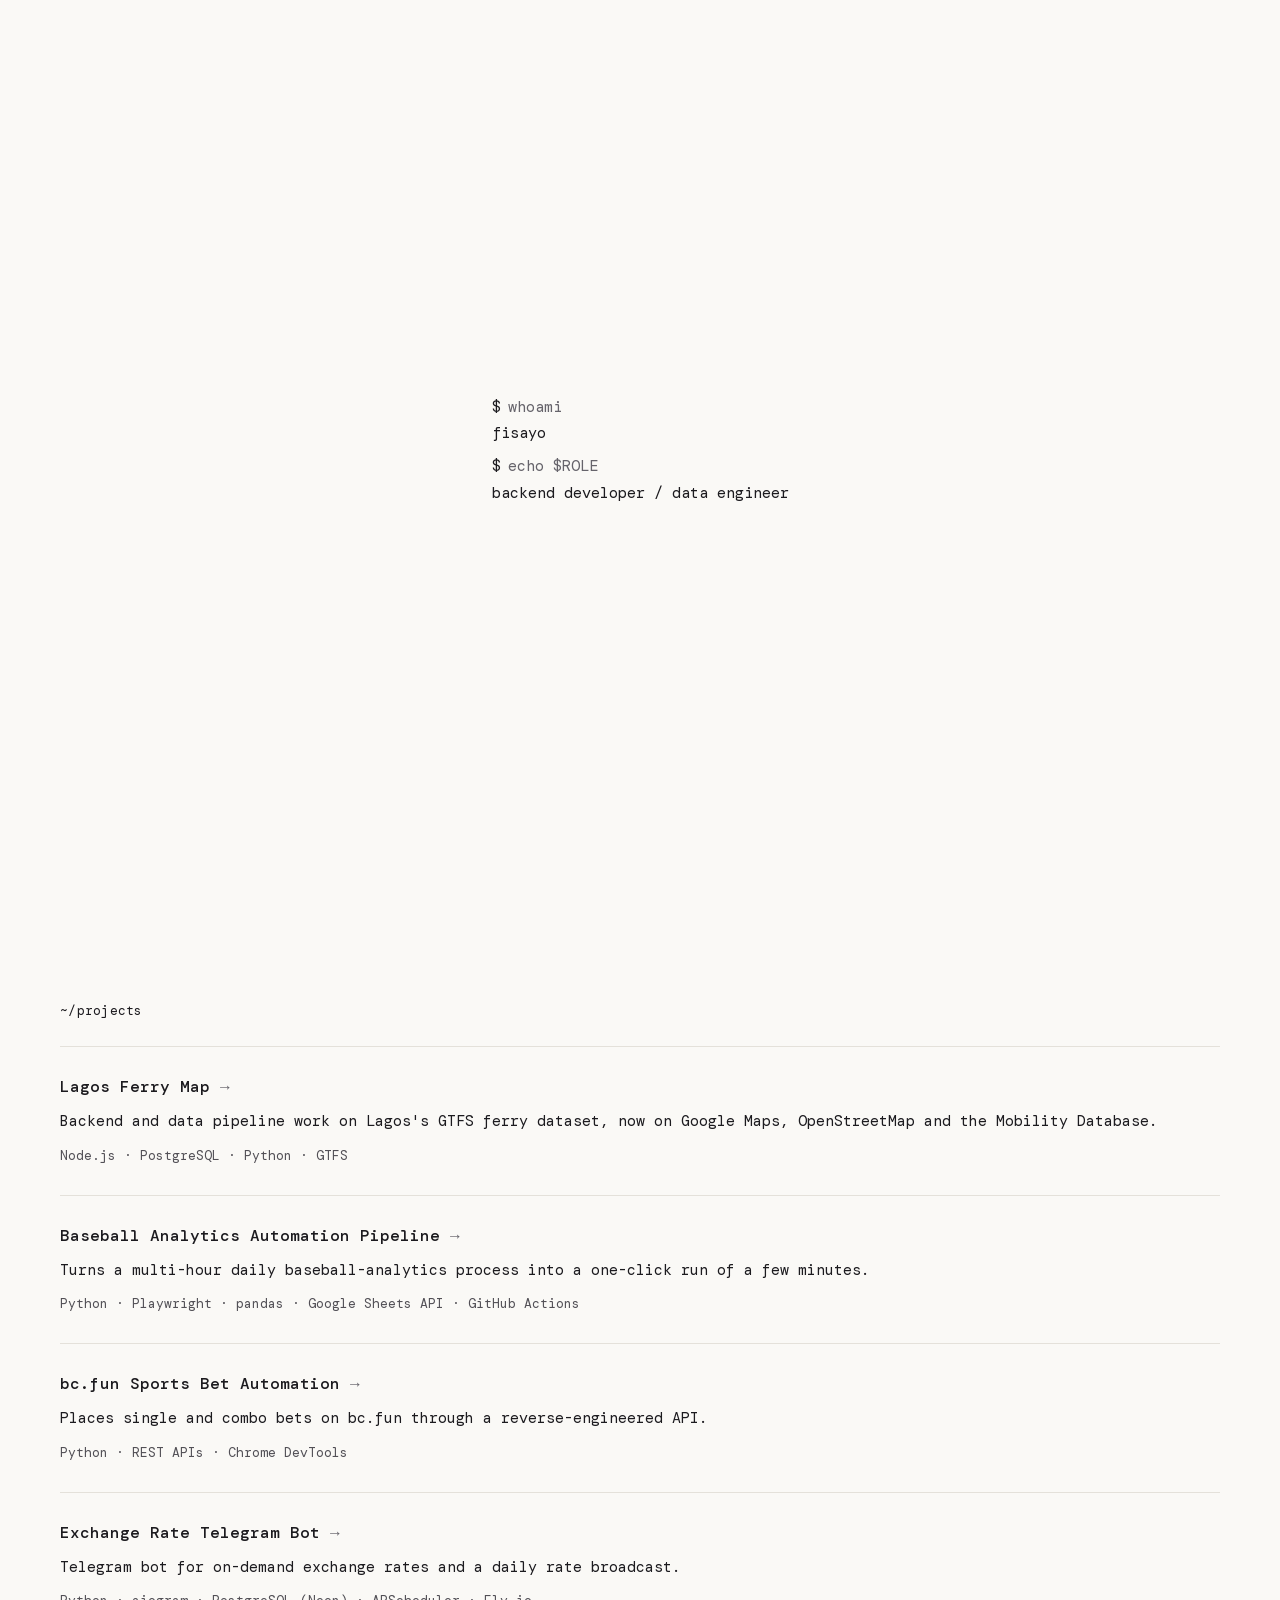
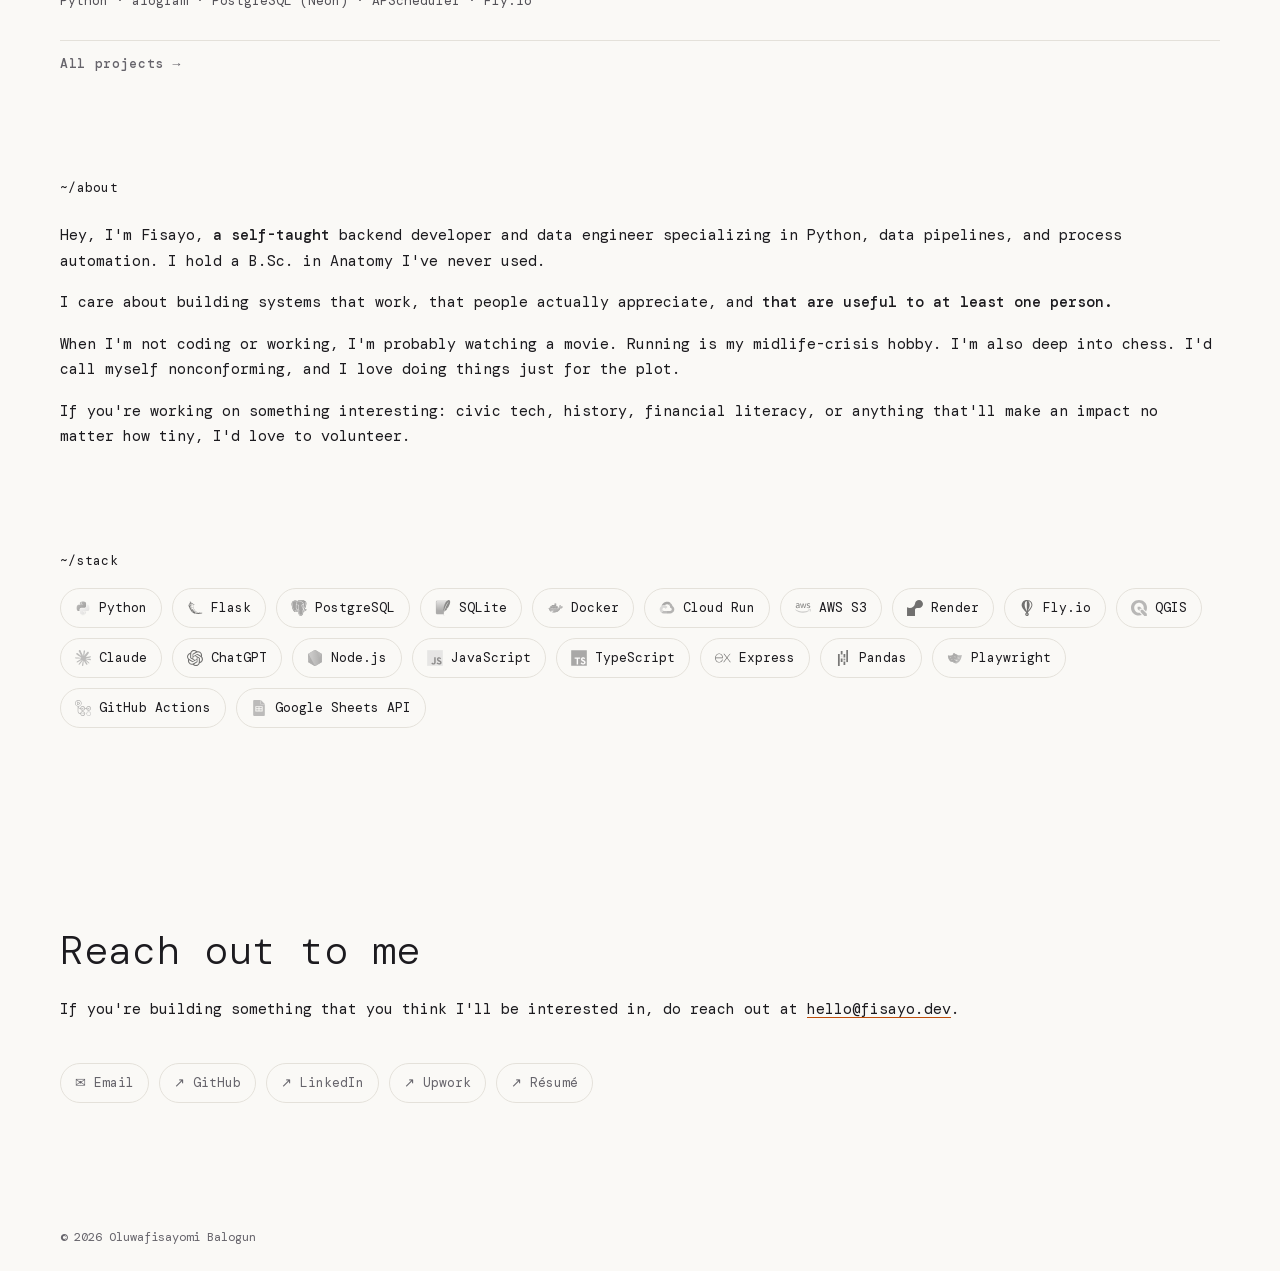
==== commit f88d6273: "Add project detail pages - Add detail pages for six projects with a shared layout and styles - Link " ====
--- a/index.html
+++ b/index.html
@@ -233,9 +233,8 @@
 
       <div class="project-list">
         <a
-          href="https://lagosferries.com/map"
-          target="_blank"
-          class="project-row reveal"
+          href="/projects/lagos-ferry-map/"
+          class="project-row project-row--page reveal"
         >
           <div class="project-row-main">
             <div class="project-row-title">
@@ -253,8 +252,8 @@
         </a>
 
         <a
-          href="mailto:hello@fisayo.dev?subject=Demo%20request%3A%20Baseball%20analytics%20pipeline"
-          class="project-row project-row--mail reveal"
+          href="/projects/baseball-analytics-pipeline/"
+          class="project-row project-row--page reveal"
         >
           <div class="project-row-main">
             <div class="project-row-title">
@@ -263,7 +262,6 @@
             <div class="project-row-desc">
               Turns a multi-hour daily baseball-analytics process into a
               one-click run of a few minutes.
-              <strong>Click through to request a demo.</strong>
             </div>
             <div class="project-row-stack">
               Python · Playwright · pandas · Google Sheets API · GitHub Actions
@@ -272,9 +270,8 @@
         </a>
 
         <a
-          href="https://github.com/oluwafisayomi-balogun/bet-placer-bc-fun"
-          target="_blank"
-          class="project-row reveal"
+          href="/projects/bc-fun-bet-automation/"
+          class="project-row project-row--page reveal"
         >
           <div class="project-row-main">
             <div class="project-row-title">bc.fun Sports Bet Automation</div>
@@ -289,9 +286,8 @@
         </a>
 
         <a
-          href="https://t.me/RateFetchBot"
-          target="_blank"
-          class="project-row reveal"
+          href="/projects/exchange-rate-telegram-bot/"
+          class="project-row project-row--page reveal"
         >
           <div class="project-row-main">
             <div class="project-row-title">Exchange Rate Telegram Bot</div>
--- a/css/styles.css
+++ b/css/styles.css
@@ -1081,6 +1081,100 @@
 }
 
 /* ================================================================
+   PROJECT DETAIL PAGES (projects/<name>/index.html)
+   Reuses .page-back, .page-heading, .page-sub and .btn-ghost.
+================================================================ */
+.detail .page-sub {
+  margin-bottom: 32px;
+}
+
+.detail-actions {
+  display: flex;
+  flex-wrap: wrap;
+  gap: 12px;
+  margin-bottom: 16px;
+}
+.detail-actions .btn {
+  padding: 11px 24px;
+}
+
+.detail-note {
+  font-size: 13px;
+  color: var(--muted);
+  line-height: 1.7;
+  margin-bottom: 16px;
+}
+
+/* Key facts: label on the left, value on the right, one rule per row. */
+.detail-facts {
+  margin: 40px 0 56px;
+  border-top: 1px solid var(--border);
+}
+.detail-facts > div {
+  display: grid;
+  grid-template-columns: 120px 1fr;
+  gap: 16px;
+  padding: 14px 0;
+  border-bottom: 1px solid var(--border);
+}
+.detail-facts dt {
+  font-size: 13px;
+  color: var(--muted);
+}
+.detail-facts dd {
+  margin: 0;
+  font-size: 14px;
+  line-height: 1.6;
+}
+
+.detail-body h2 {
+  font-size: 16px;
+  font-weight: 500;
+  margin: 48px 0 12px;
+}
+.detail-body h2:first-child {
+  margin-top: 0;
+}
+.detail-body p,
+.detail-body li {
+  font-size: 15px;
+  line-height: 1.8;
+}
+.detail-body p {
+  margin-bottom: 14px;
+}
+.detail-body ul {
+  padding-left: 20px;
+  margin-bottom: 14px;
+}
+.detail-body li {
+  margin-bottom: 8px;
+}
+.detail-body a,
+.detail-facts a {
+  color: inherit;
+  text-decoration: underline;
+  text-underline-offset: 3px;
+  transition: color 0.2s;
+}
+.detail-body a:hover,
+.detail-facts a:hover {
+  color: var(--highlight);
+}
+
+/* Cards that open a detail page on this site show → instead of ↗. */
+.project-row--page .project-row-title::after {
+  content: "→";
+}
+
+@media (max-width: 768px) {
+  .detail-facts > div {
+    grid-template-columns: 1fr;
+    gap: 4px;
+  }
+}
+
+/* ================================================================
    10. CONTACT SECTION
    Heading + description + link buttons.
 ================================================================ */
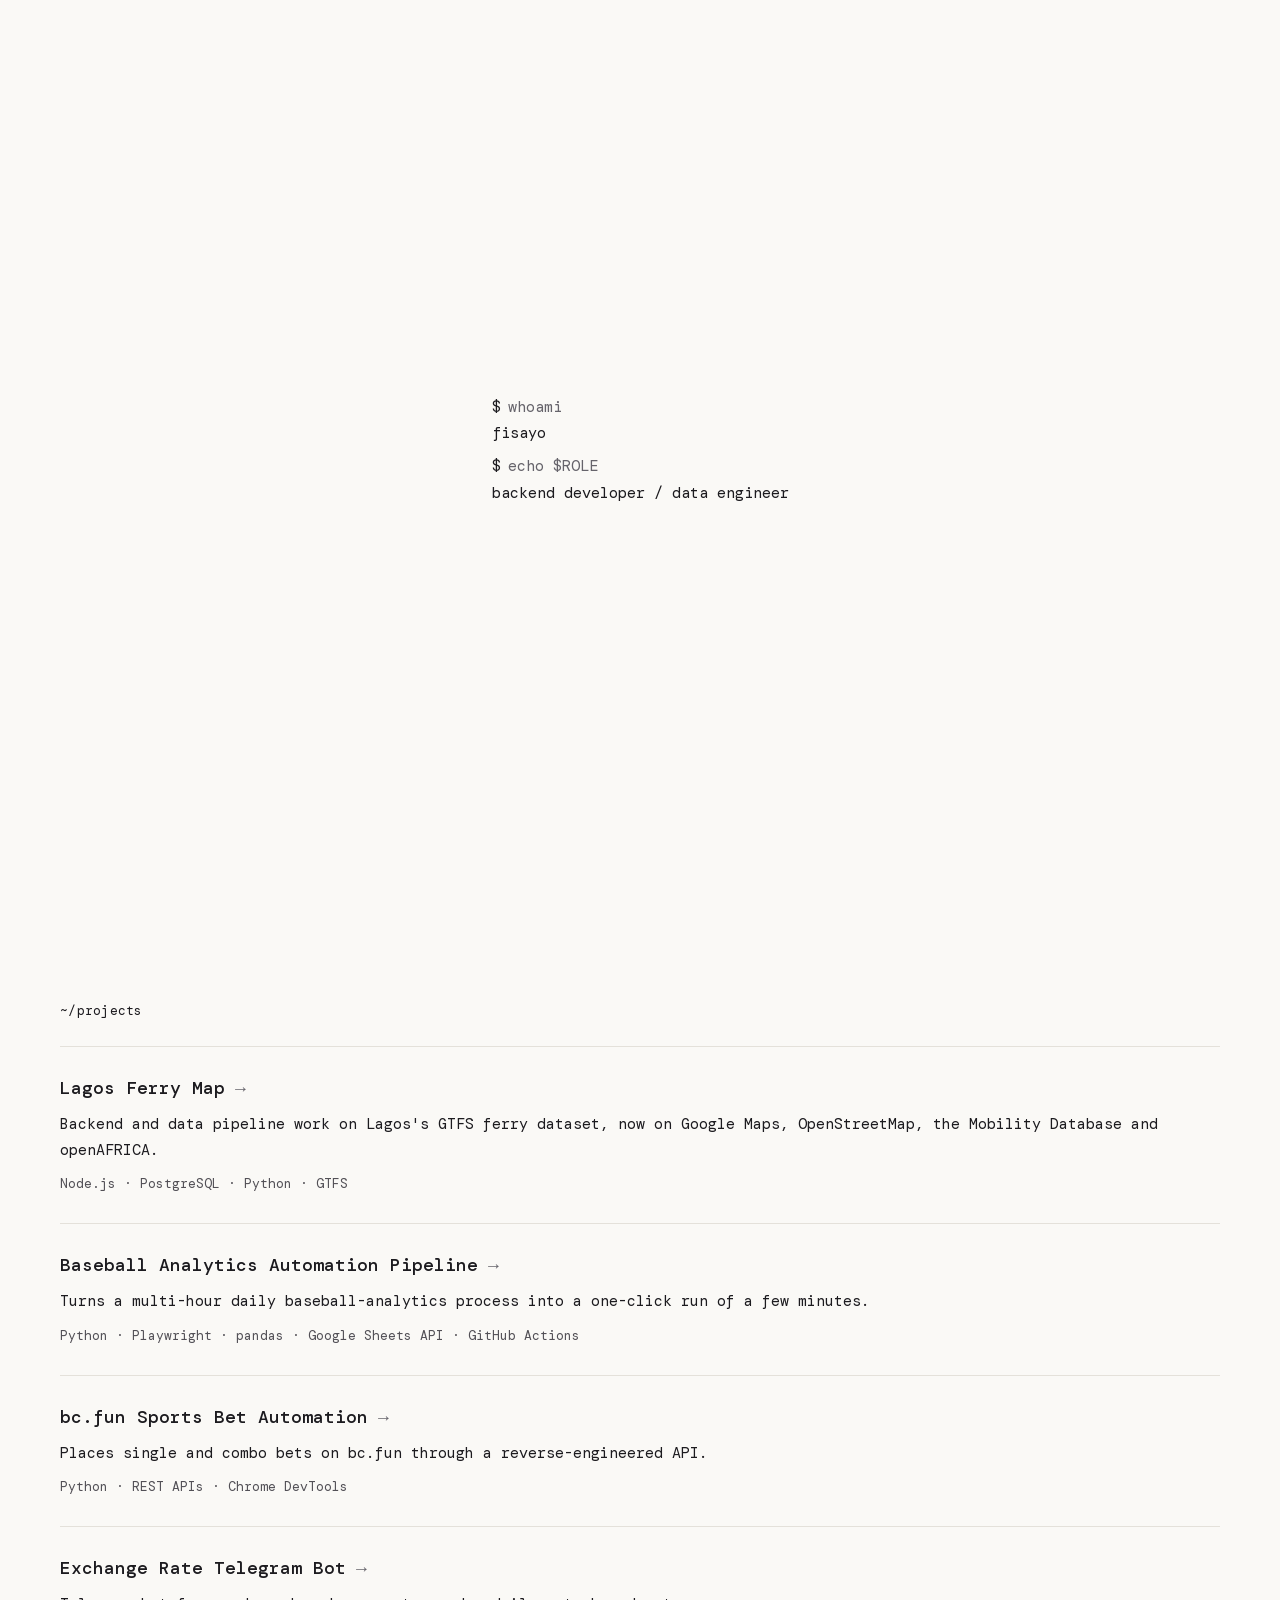
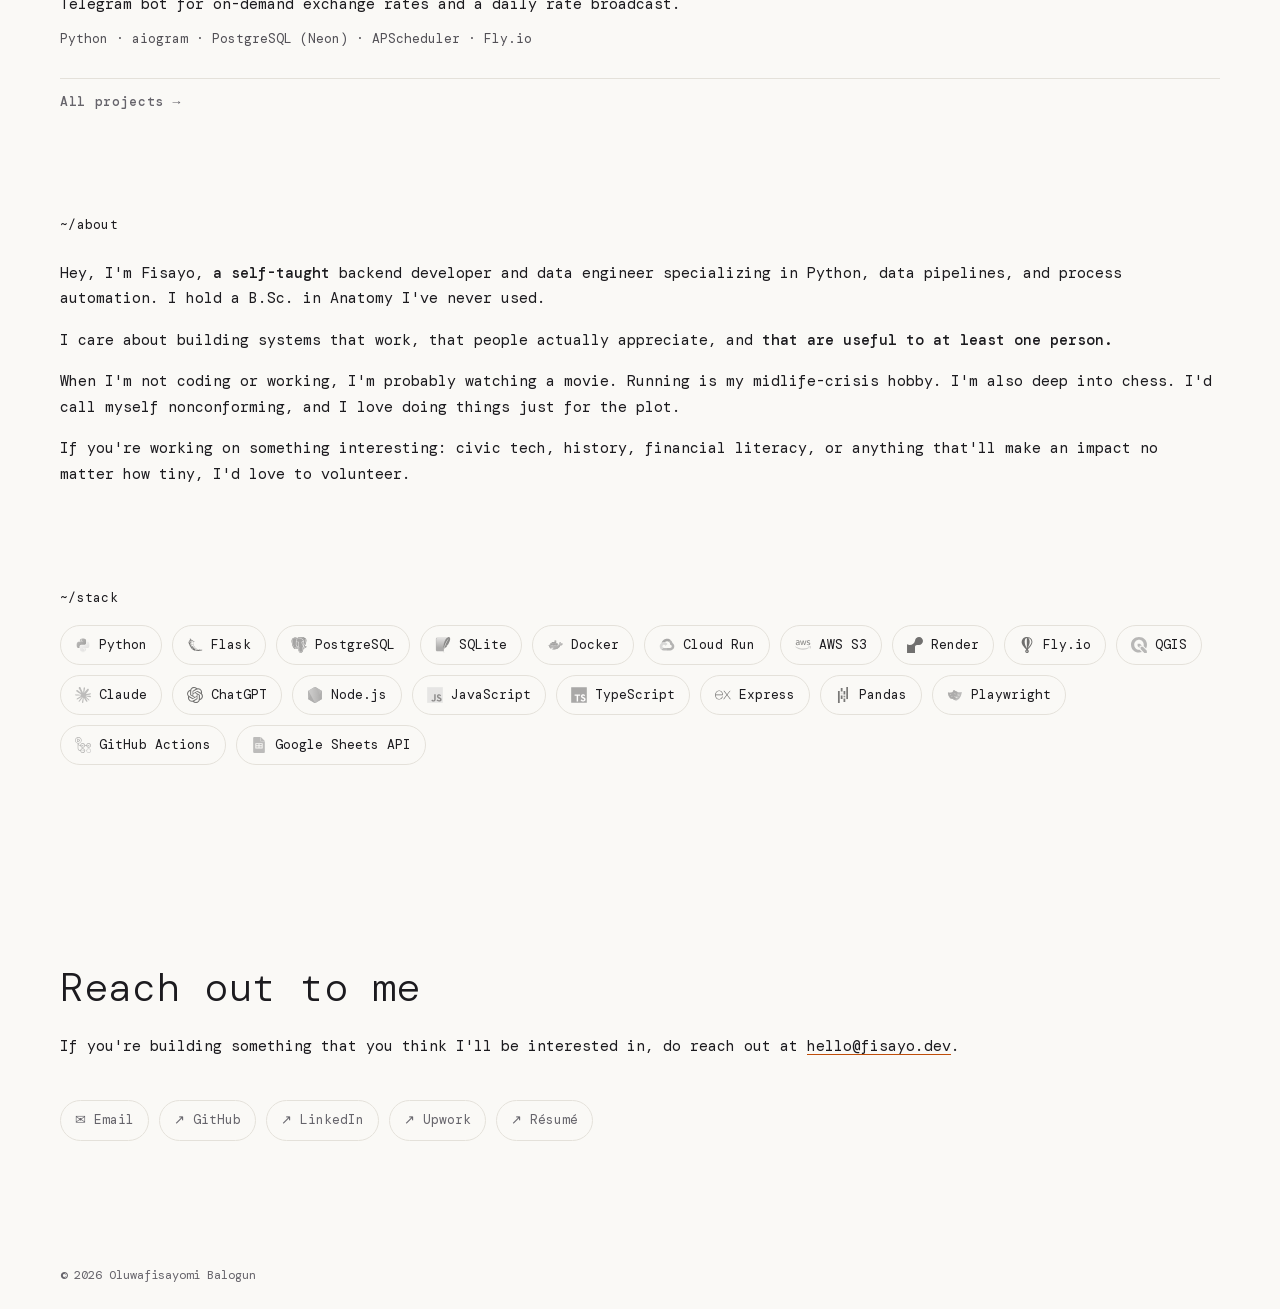
==== commit 7b45f582: "Add openAFRICA to the Lagos card and add the DataFest Africa project" ====
--- a/index.html
+++ b/index.html
@@ -242,8 +242,8 @@
             </div>
             <div class="project-row-desc">
               Backend and data pipeline work on Lagos's GTFS ferry
-              dataset, now on Google Maps, OpenStreetMap and the Mobility
-              Database.
+              dataset, now on Google Maps, OpenStreetMap, the Mobility
+              Database and openAFRICA.
             </div>
             <div class="project-row-stack">
               Node.js · PostgreSQL · Python · GTFS
--- a/css/styles.css
+++ b/css/styles.css
@@ -969,7 +969,7 @@
   display: inline-flex;
   align-items: center;
   gap: 10px;
-  font-size: 16px;
+  font-size: 18px;
   font-weight: 500;
   line-height: 1.5;
   margin-bottom: 10px;
@@ -1098,6 +1098,40 @@
   padding: 11px 24px;
 }
 
+/* Tooltip on a button: add data-tip="..." to the link. Shows on hover and
+   keyboard focus, sits above the button, and uses the page's own colours. */
+.detail-actions .btn[data-tip] {
+  position: relative;
+}
+.detail-actions .btn[data-tip]::after {
+  content: attr(data-tip);
+  position: absolute;
+  left: 0;
+  bottom: calc(100% + 10px);
+  width: max-content;
+  max-width: min(320px, calc(100vw - 40px));
+  padding: 10px 14px;
+  background: var(--bg);
+  color: var(--text);
+  border: 1px solid var(--border);
+  border-radius: 12px;
+  font-size: 13px;
+  line-height: 1.6;
+  opacity: 0;
+  pointer-events: none;
+  transition: opacity 0.2s ease;
+}
+.detail-actions .btn[data-tip]:hover::after,
+.detail-actions .btn[data-tip]:focus-visible::after {
+  opacity: 1;
+}
+/* Touch screens have no hover, so the tooltip would only flash on tap. */
+@media (hover: none) {
+  .detail-actions .btn[data-tip]::after {
+    display: none;
+  }
+}
+
 .detail-note {
   font-size: 13px;
   color: var(--muted);
@@ -1127,8 +1161,12 @@
   line-height: 1.6;
 }
 
+/* A facts-style table inside the body (the architecture stages). */
+.detail-body .detail-facts {
+  margin: 0 0 14px;
+}
 .detail-body h2 {
-  font-size: 16px;
+  font-size: 18px;
   font-weight: 500;
   margin: 48px 0 12px;
 }
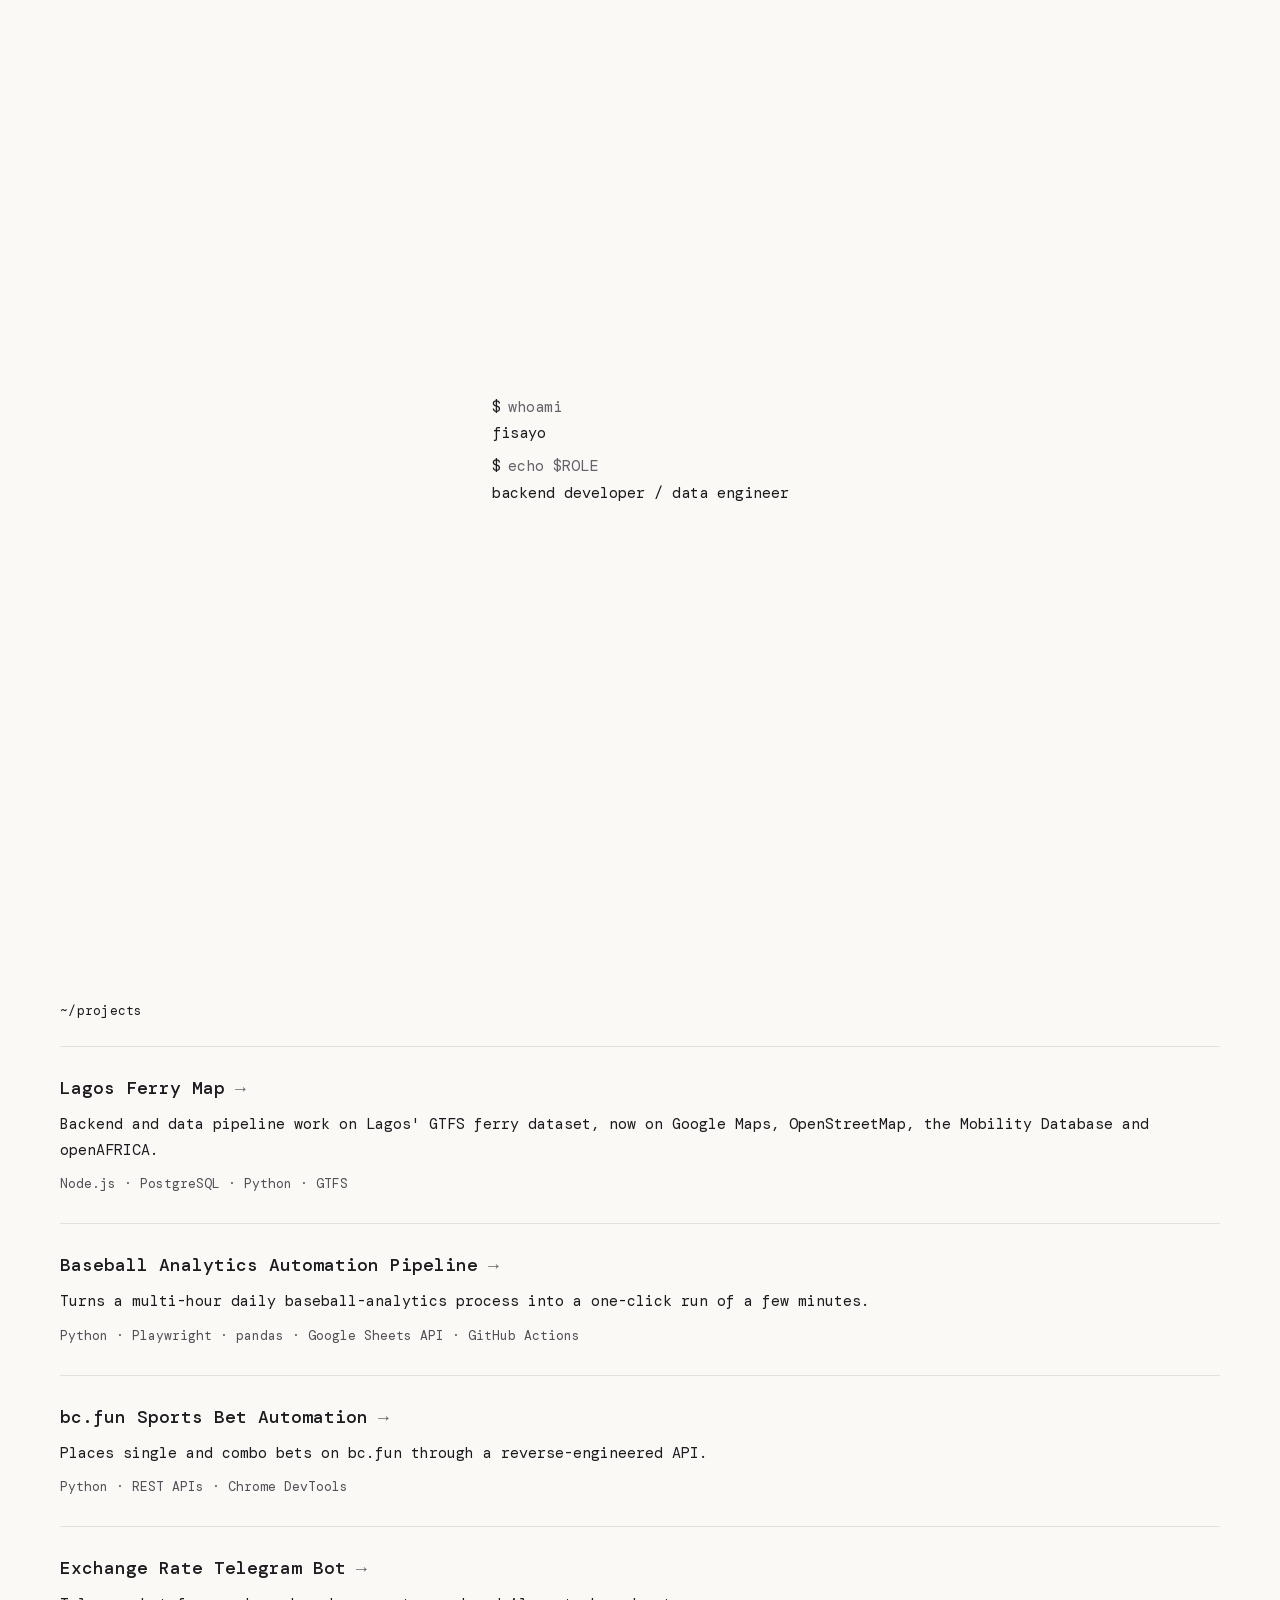
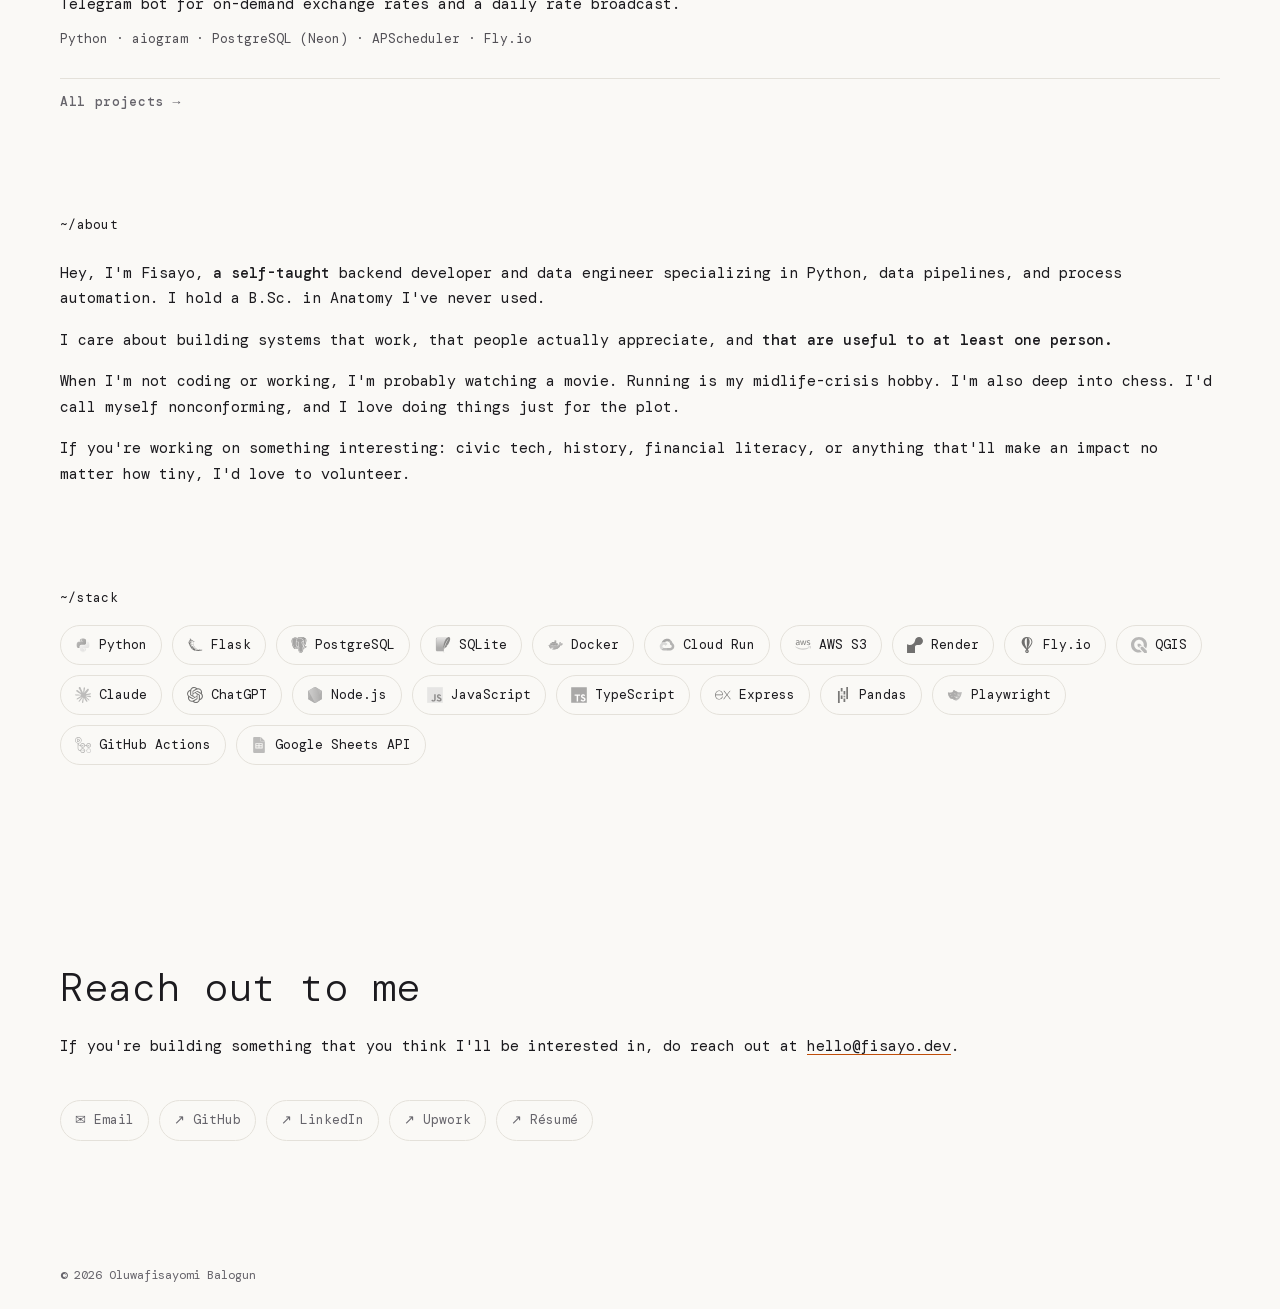
==== commit 60a5a947: "Add openAFRICA to Lagos Ferry Map, fix Lagos' apostrophe and the status tag wrapping" ====
--- a/index.html
+++ b/index.html
@@ -241,7 +241,7 @@
               Lagos Ferry Map
             </div>
             <div class="project-row-desc">
-              Backend and data pipeline work on Lagos's GTFS ferry
+              Backend and data pipeline work on Lagos' GTFS ferry
               dataset, now on Google Maps, OpenStreetMap, the Mobility
               Database and openAFRICA.
             </div>
--- a/css/styles.css
+++ b/css/styles.css
@@ -1003,6 +1003,9 @@
   font-weight: 500;
   letter-spacing: 0.04em;
   text-transform: uppercase;
+  line-height: 1.4;
+  white-space: nowrap;
+  flex-shrink: 0;
   padding: 2px 8px;
   border: 1px solid var(--border);
   border-radius: 999px;
